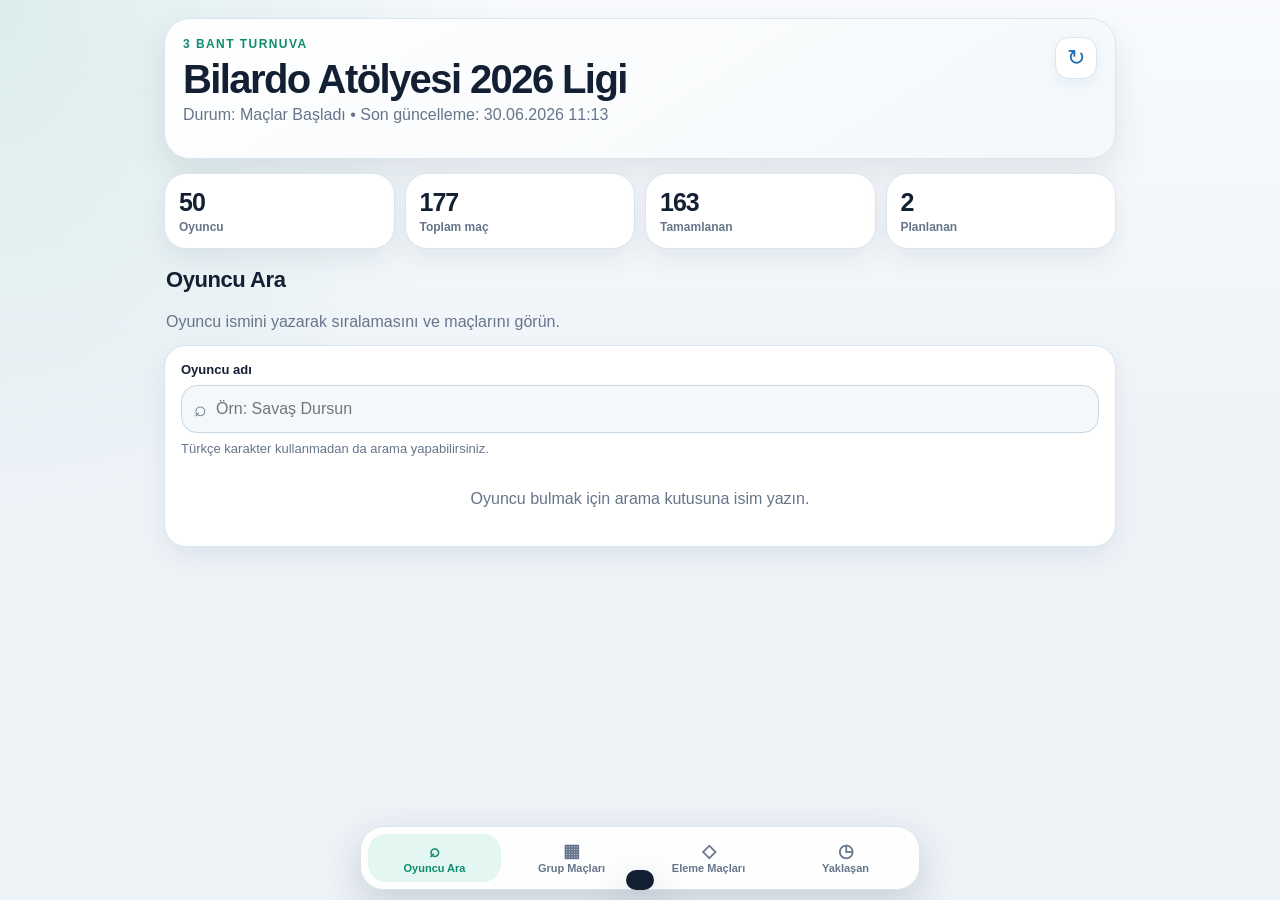
==== index.html @ 781d4fb2 "Turnuva sonuclari yayinlandi" ====
<!doctype html>
<html lang="tr">
<head>
  <meta charset="utf-8">
  <meta name="viewport" content="width=device-width, initial-scale=1, viewport-fit=cover">
  <meta name="theme-color" content="#f6f8fc">
  <meta name="description" content="Turnuva sonuçları, puan durumları ve maç fikstürü">
  <title>Turnuva Sonuçları</title>
  <link rel="manifest" href="manifest.webmanifest">
  <link rel="stylesheet" href="style.css">
</head>
<body>
  <div class="app-shell">
    <header class="app-header">
      <div class="top-line">
        <div>
          <p class="eyebrow">3 Bant Turnuva</p>
          <h1 id="tournamentTitle">Turnuva Sonuçları</h1>
        </div>
        <button id="refreshBtn" class="icon-btn" type="button" aria-label="Yenile">↻</button>
      </div>
      <p id="tournamentMeta" class="muted">Sonuçlar yükleniyor...</p>
    </header>

    <section id="summaryCards" class="summary-strip" aria-label="Turnuva özeti"></section>

    <main class="content-area">
      <section id="tab-arama" class="screen active" aria-label="Oyuncu arama">
        <div class="screen-title">
          <div>
            <h2>Oyuncu Ara</h2>
            <p>Oyuncu ismini yazarak sıralamasını ve maçlarını görün.</p>
          </div>
        </div>

        <article class="search-card">
          <label for="playerSearch">Oyuncu adı</label>
          <div class="search-input-wrap">
            <span>⌕</span>
            <input id="playerSearch" type="search" autocomplete="off" placeholder="Örn: Savaş Dursun">
          </div>
          <p class="hint">Türkçe karakter kullanmadan da arama yapabilirsiniz.</p>
          <div id="searchResults" class="search-results"></div>
        </article>
        <div id="playerDetail"></div>
      </section>

      <section id="tab-grup" class="screen" aria-label="Grup maçları">
        <div class="screen-title">
          <div>
            <h2>Grup Maçları</h2>
            <p>Puan durumu ve tamamlanan grup maçları.</p>
          </div>
        </div>

        <nav class="sub-tabs" aria-label="Grup içeriği">
          <button class="sub-tab active" data-group-subtab="puan" type="button">Puan Durumu</button>
          <button class="sub-tab" data-group-subtab="maclar" type="button">Tamamlanan Maçlar</button>
        </nav>

        <section id="groupPuanPanel" class="sub-panel active">
          <div class="filter-card standings-filter-card">
            <label for="standingsFilter">Puan durumu filtresi</label>
            <select id="standingsFilter" aria-label="Puan durumu filtresi">
              <option value="all">Tümünü Göster</option>
            </select>
          </div>
          <div id="groupStandings"></div>
        </section>

        <section id="groupMatchesPanel" class="sub-panel">
          <div class="filter-card">
            <label for="groupCompletedFilter">Grup filtresi</label>
            <select id="groupCompletedFilter" aria-label="Grup filtresi">
              <option value="all">Tüm gruplar</option>
            </select>
          </div>
          <div id="groupMatchList"></div>
        </section>
      </section>

      <section id="tab-eleme" class="screen" aria-label="Eleme maçları">
        <div class="screen-title action-title">
          <div>
            <h2>Eleme Maçları</h2>
            <p>Eleme fikstürü, sonuçlar ve üst tura çıkanlar.</p>
          </div>
          <button id="showChartBtn" class="primary-action" type="button">Chart Göster</button>
        </div>

        <div class="filter-grid elimination-filters">
          <div class="filter-card">
            <label for="eliminationStatusFilter">Maç filtresi</label>
            <select id="eliminationStatusFilter" aria-label="Eleme maç durumu filtresi">
              <option value="all">Tüm maçlar</option>
              <option value="waiting">Bekleyen maçlar</option>
              <option value="completed">Sonuçlanan maçlar</option>
            </select>
          </div>
          <div class="filter-card">
            <label for="eliminationRoundFilter">Tur filtresi</label>
            <select id="eliminationRoundFilter" aria-label="Eleme tur filtresi">
              <option value="all">Tüm turlar</option>
            </select>
          </div>
        </div>
        <div id="eliminationList"></div>
      </section>

      <section id="tab-yaklasan" class="screen" aria-label="Yaklaşan maçlar">
        <div class="screen-title">
          <div>
            <h2>Yaklaşan Maçlar</h2>
            <p id="upcomingSubtitle">Planlanmış maçlar tarih ve saat sırasına göre listelenir.</p>
          </div>
        </div>
        <div id="upcomingMatches"></div>
      </section>
    </main>
  </div>

  <nav class="bottom-nav" aria-label="Ana sekmeler">
    <button class="nav-item active" data-tab="arama" type="button">
      <span class="nav-icon">⌕</span>
      <span>Oyuncu Ara</span>
    </button>
    <button class="nav-item" data-tab="grup" type="button">
      <span class="nav-icon">▦</span>
      <span>Grup Maçları</span>
    </button>
    <button class="nav-item" data-tab="eleme" type="button">
      <span class="nav-icon">◇</span>
      <span>Eleme Maçları</span>
    </button>
    <button class="nav-item" data-tab="yaklasan" type="button">
      <span class="nav-icon">◷</span>
      <span>Yaklaşan</span>
    </button>
  </nav>


  <div id="chartOverlay" class="chart-overlay" aria-hidden="true">
    <div class="chart-modal" role="dialog" aria-modal="true" aria-labelledby="chartTitle">
      <div class="chart-toolbar">
        <div>
          <h2 id="chartTitle">Eleme Chartı</h2>
          <p id="chartSubtitle" class="muted">Güncel chart görünümü</p>
        </div>
        <div class="chart-actions" aria-label="Chart işlemleri">
          <button id="chartZoomOut" type="button">−</button>
          <button id="chartZoomIn" type="button">+</button>
          <button id="chartFit" type="button">Sığdır</button>
          <button id="chartFullscreen" type="button">Ekranı Kapla</button>
          <button id="chartRotate" type="button">Döndür</button>
          <button id="chartClose" class="danger-action" type="button">Kapat</button>
        </div>
      </div>
      <div id="chartViewport" class="chart-viewport">
        <div id="chartCanvas" class="chart-canvas"></div>
      </div>
    </div>
  </div>

  <div id="toast" class="toast" role="status" aria-live="polite"></div>
  <script src="data/turnuva.js"></script>
  <script src="app.js"></script>
</body>
</html>
---- style.css ----
:root {
  color-scheme: light;
  --bg: #eef3f8;
  --bg-soft: #f7fafc;
  --panel: #ffffff;
  --panel-2: #f4f8fb;
  --text: #132033;
  --muted: #66758a;
  --line: #dbe5ee;
  --line-strong: #c7d6e3;
  --accent: #0f8c6f;
  --accent-soft: #e3f6f1;
  --accent-2: #1f6fb2;
  --warn: #b7791f;
  --warn-soft: #fff3d6;
  --danger: #c24150;
  --danger-soft: #ffe6ea;
  --shadow: 0 14px 34px rgba(20, 39, 65, 0.10);
  --radius-lg: 22px;
  --radius-md: 16px;
}

* { box-sizing: border-box; }
html { min-height: 100%; }
body {
  margin: 0;
  min-height: 100vh;
  background:
    radial-gradient(circle at top left, rgba(15, 140, 111, .12), transparent 32rem),
    linear-gradient(180deg, #f9fbfd 0%, var(--bg) 28rem);
  color: var(--text);
  font-family: -apple-system, BlinkMacSystemFont, "Segoe UI", Roboto, Arial, sans-serif;
  -webkit-font-smoothing: antialiased;
}

button, input, select { font: inherit; }
button { cursor: pointer; }
h1, h2, h3, p { margin-top: 0; }
h1 { margin-bottom: 4px; font-size: clamp(25px, 8vw, 40px); letter-spacing: -0.04em; }
h2 { font-size: 22px; letter-spacing: -0.02em; }
h3 { font-size: 17px; }
.muted, .hint { color: var(--muted); }
.hint { margin: 8px 0 0; font-size: 13px; }

.app-shell {
  width: min(980px, 100%);
  margin: 0 auto;
  padding: max(18px, env(safe-area-inset-top)) 14px calc(96px + env(safe-area-inset-bottom));
}

.app-header {
  padding: 18px;
  border: 1px solid var(--line);
  border-radius: 26px;
  background: linear-gradient(145deg, rgba(255,255,255,.98), rgba(244,248,251,.94));
  box-shadow: var(--shadow);
}
.top-line { display: flex; justify-content: space-between; gap: 14px; align-items: flex-start; }
.eyebrow { margin: 0 0 6px; color: var(--accent); font-size: 12px; letter-spacing: .12em; text-transform: uppercase; font-weight: 800; }
.icon-btn {
  width: 42px; height: 42px; border: 1px solid var(--line); border-radius: 14px;
  color: var(--accent-2); background: #fff; box-shadow: 0 5px 16px rgba(31,111,178,.08);
  font-size: 22px; line-height: 1;
}

.summary-strip {
  display: grid;
  grid-template-columns: repeat(4, minmax(0, 1fr));
  gap: 10px;
  margin: 14px 0;
}
.stat-card, .card, .search-card, .table-card, .filter-card, .match-card {
  border: 1px solid var(--line);
  background: var(--panel);
  border-radius: var(--radius-lg);
  box-shadow: 0 10px 26px rgba(20,39,65,.07);
}
.stat-card { padding: 14px; }
.stat-value { font-size: 25px; font-weight: 900; letter-spacing: -0.04em; color: var(--text); }
.stat-label { color: var(--muted); font-size: 12px; margin-top: 3px; font-weight: 700; }

.content-area { display: block; }
.screen { display: none; }
.screen.active { display: block; animation: rise .18s ease; }
@keyframes rise { from { opacity: .65; transform: translateY(6px); } to { opacity: 1; transform: translateY(0); } }

.screen-title {
  display: flex;
  justify-content: space-between;
  gap: 12px;
  align-items: flex-start;
  margin: 18px 2px 12px;
}
.screen-title p { color: var(--muted); margin: 5px 0 0; line-height: 1.35; }
.action-title { align-items: center; }
.primary-action {
  border: 0;
  border-radius: 999px;
  padding: 11px 15px;
  background: var(--accent);
  color: #fff;
  font-weight: 800;
  box-shadow: 0 9px 22px rgba(15,140,111,.22);
  white-space: nowrap;
}

.sub-tabs {
  display: grid;
  grid-template-columns: repeat(2, minmax(0, 1fr));
  gap: 8px;
  padding: 5px;
  border: 1px solid var(--line);
  border-radius: 999px;
  background: #fff;
  margin-bottom: 12px;
}
.sub-tab {
  border: 0;
  border-radius: 999px;
  padding: 11px 10px;
  background: transparent;
  color: var(--muted);
  font-weight: 800;
}
.sub-tab.active { background: var(--accent-soft); color: var(--accent); }
.sub-panel { display: none; }
.sub-panel.active { display: block; }

.search-card, .card { padding: 16px; margin-bottom: 13px; }
.search-card label, .filter-card label { display: block; margin-bottom: 8px; color: var(--text); font-weight: 800; font-size: 13px; }
.search-input-wrap {
  display: flex; align-items: center; gap: 9px;
  padding: 0 12px;
  border: 1px solid var(--line-strong);
  border-radius: 16px;
  background: var(--panel-2);
}
.search-input-wrap span { color: var(--muted); font-size: 21px; }
input[type="search"] {
  width: 100%;
  padding: 14px 0;
  border: 0;
  background: transparent;
  color: var(--text);
  outline: none;
}
.search-results { display: grid; gap: 8px; margin-top: 12px; }
.result-btn {
  width: 100%;
  text-align: left;
  padding: 12px;
  border-radius: 16px;
  border: 1px solid var(--line);
  background: #fff;
  color: var(--text);
}
.result-btn strong { display: block; }
.result-btn span { display: block; color: var(--muted); font-size: 12px; margin-top: 3px; line-height: 1.35; }

.card-title { display: flex; justify-content: space-between; gap: 10px; align-items: flex-start; margin-bottom: 11px; }
.badge {
  display: inline-flex;
  align-items: center;
  gap: 5px;
  padding: 5px 9px;
  border-radius: 999px;
  background: var(--accent-soft);
  color: var(--accent);
  font-size: 12px;
  font-weight: 900;
  white-space: nowrap;
}
.badge.success { background: var(--accent-soft); color: var(--accent); }
.badge.warn { background: var(--warn-soft); color: var(--warn); }
.badge.muted { background: #edf2f7; color: var(--muted); }
.badge.danger { background: var(--danger-soft); color: var(--danger); }

.kv-grid { display: grid; grid-template-columns: repeat(2, minmax(0, 1fr)); gap: 8px; }
.kv { padding: 11px; border-radius: 16px; background: var(--panel-2); border: 1px solid #e9eff5; }
.kv span { display: block; color: var(--muted); font-size: 12px; }
.kv strong { display: block; margin-top: 3px; color: var(--text); }

.filter-grid { display: grid; grid-template-columns: repeat(2, minmax(0, 1fr)); gap: 10px; margin-bottom: 12px; }
.filter-card { padding: 12px; margin-bottom: 12px; }
select {
  width: 100%;
  padding: 11px 12px;
  max-width: 100%;
  border-radius: 14px;
  border: 1px solid var(--line-strong);
  color: var(--text);
  background: #fff;
  outline: none;
}

.table-card { overflow: hidden; margin-bottom: 14px; }
.table-head { padding: 14px 16px; border-bottom: 1px solid var(--line); display: flex; justify-content: space-between; gap: 10px; align-items: center; }
.table-scroll { overflow-x: auto; -webkit-overflow-scrolling: touch; }
table { width: 100%; border-collapse: separate; border-spacing: 0; min-width: 760px; }
.compact-table table { min-width: 540px; }
th, td { padding: 11px 10px; border-bottom: 1px solid var(--line); text-align: center; white-space: nowrap; }
th { color: var(--muted); font-size: 12px; font-weight: 900; background: #f8fbfd; }
td.name, th.name { text-align: left; position: sticky; left: 0; background: inherit; z-index: 1; box-shadow: 8px 0 10px -12px rgba(20,39,65,.4); }
tbody tr { background: #fff; }
tbody tr.promoted { background: #ecfff8; }
tbody tr.first { background: #ddf7ee; }
tr.promoted td, tr.first td { color: #0b5f4d; font-weight: 800; }
.hcp { color: var(--muted); font-weight: 700; }
.points-cell { font-weight: 900; color: var(--accent-2); }

.match-list { display: grid; gap: 10px; }
.match-card { padding: 13px; }
.match-main-row { display: flex; justify-content: space-between; gap: 11px; align-items: flex-start; }
.match-text { min-width: 0; flex: 1; }
.players { font-weight: 900; line-height: 1.35; color: var(--text); }
.match-meta { color: var(--muted); font-size: 12px; margin-top: 7px; display: flex; flex-wrap: wrap; gap: 7px; }
.match-meta span { padding: 3px 7px; border-radius: 999px; background: #f0f5f9; }
.winner { color: var(--accent); margin-top: 8px; font-weight: 900; }
.score-box {
  min-width: 86px;
  border-radius: 18px;
  background: linear-gradient(145deg, #e6f2ff, #f2f9ff);
  border: 1px solid #cfe3f7;
  padding: 10px;
  text-align: center;
  color: var(--accent-2);
}
.score-box span { display: block; font-size: 11px; font-weight: 900; text-transform: uppercase; letter-spacing: .08em; }
.score-box strong { display: block; font-size: 24px; line-height: 1.1; letter-spacing: -0.05em; }
.match-detail-line {
  margin-top: 10px;
  padding-top: 10px;
  border-top: 1px dashed var(--line-strong);
  color: var(--muted);
  font-size: 13px;
  line-height: 1.45;
}

.empty { padding: 22px; text-align: center; color: var(--muted); }
.small-empty { padding: 12px; }

.bottom-nav {
  position: fixed;
  left: 50%;
  bottom: calc(10px + env(safe-area-inset-bottom));
  transform: translateX(-50%);
  width: min(560px, calc(100% - 20px));
  display: grid;
  grid-template-columns: repeat(4, minmax(0, 1fr));
  gap: 4px;
  padding: 7px;
  border-radius: 24px;
  border: 1px solid var(--line);
  background: rgba(255,255,255,.92);
  backdrop-filter: blur(16px);
  box-shadow: 0 14px 40px rgba(20,39,65,.18);
  z-index: 30;
}
.nav-item {
  border: 0;
  border-radius: 18px;
  background: transparent;
  color: var(--muted);
  padding: 8px 4px;
  display: grid;
  justify-items: center;
  gap: 2px;
  font-weight: 800;
  font-size: 11px;
}
.nav-icon { font-size: 18px; line-height: 1; }
.nav-item.active { background: var(--accent-soft); color: var(--accent); }

.chart-overlay {
  position: fixed;
  inset: 0;
  display: none;
  align-items: center;
  justify-content: center;
  padding: 12px;
  background: rgba(4, 8, 12, .78);
  z-index: 80;
}
.chart-overlay.open { display: flex; }
.chart-overlay.fullscreen { padding: 0; }
.chart-modal {
  width: min(1280px, 100%);
  height: min(860px, calc(100vh - 24px));
  display: flex;
  flex-direction: column;
  border-radius: 24px;
  background: #07100f;
  border: 1px solid rgba(33, 168, 136, .30);
  box-shadow: 0 26px 72px rgba(0, 0, 0, .45);
  overflow: hidden;
}
.chart-overlay.fullscreen .chart-modal { width: 100%; height: 100%; border-radius: 0; }
.chart-toolbar {
  display: flex;
  justify-content: space-between;
  gap: 12px;
  align-items: flex-start;
  padding: 12px;
  border-bottom: 1px solid rgba(33, 168, 136, .25);
  background: #081413;
  color: #e8fff9;
}
.chart-toolbar h2 { margin-bottom: 2px; color: #e8fff9; }
.chart-toolbar .muted { color: #7ee6cd; }
.chart-actions { display: flex; gap: 6px; flex-wrap: wrap; justify-content: flex-end; }
.chart-actions button {
  border: 1px solid rgba(86, 212, 181, .35);
  border-radius: 999px;
  background: #0d201e;
  color: #dffff8;
  padding: 8px 10px;
  font-size: 13px;
  font-weight: 900;
}
.chart-actions .danger-action { background: rgba(255, 91, 112, .14); color: #ffb7c1; border-color: rgba(255, 91, 112, .45); }
.chart-viewport {
  flex: 1;
  position: relative;
  overflow: auto;
  background:
    radial-gradient(circle at 20% 20%, rgba(15, 99, 80, .20), transparent 34%),
    linear-gradient(90deg, rgba(25, 92, 75, .18) 1px, transparent 1px),
    linear-gradient(180deg, rgba(25, 92, 75, .18) 1px, transparent 1px),
    #020504;
  background-size: auto, 36px 36px, 36px 36px, auto;
  -webkit-overflow-scrolling: touch;
  cursor: grab;
  user-select: none;
  touch-action: none;
}
.chart-viewport.dragging {
  cursor: grabbing;
}
.chart-canvas {
  display: inline-block;
  min-width: max-content;
  min-height: max-content;
  padding: 18px;
  transform-origin: top left;
  transition: transform .18s ease;
}
.chart-board {
  --bracket-slot-height: 86px;
  position: relative;
  display: inline-block;
  min-width: max-content;
  min-height: calc(var(--slot-count) * var(--bracket-slot-height));
  padding: 22px 38px 22px 16px;
}
.chart-lines {
  position: absolute;
  inset: 0;
  z-index: 1;
  overflow: visible;
  pointer-events: none;
}
.chart-lines path {
  fill: none;
  stroke: rgba(40, 193, 153, .72);
  stroke-width: 2;
  vector-effect: non-scaling-stroke;
}
.chart-rounds {
  position: relative;
  z-index: 2;
  display: flex;
  align-items: stretch;
  gap: 76px;
  min-width: max-content;
}
.chart-round {
  width: 210px;
  flex: 0 0 210px;
  display: grid;
  position: relative;
}
.chart-round-title {
  position: absolute;
  left: 0;
  top: -22px;
  z-index: 3;
  padding: 4px 8px;
  border-radius: 999px;
  background: rgba(9, 49, 42, .95);
  color: #57e5c6;
  border: 1px solid rgba(59, 222, 181, .35);
  font-size: 11px;
  font-weight: 900;
  box-shadow: 0 8px 20px rgba(0, 0, 0, .20);
}
.chart-slot {
  display: flex;
  align-items: center;
  min-height: var(--bracket-slot-height);
}
.chart-match {
  width: 100%;
  border: 1px solid rgba(67, 148, 196, .70);
  border-radius: 5px;
  background: linear-gradient(180deg, #0e2132, #091724);
  padding: 5px;
  box-shadow: 0 10px 20px rgba(0, 0, 0, .22);
}
.chart-match.completed {
  border-color: rgba(69, 232, 187, .92);
  background: linear-gradient(180deg, #0a3d35, #072a25);
}
.chart-match.placeholder-match {
  border-color: rgba(50, 133, 112, .45);
  background: linear-gradient(180deg, #08241f, #061814);
  opacity: .92;
}
.chart-match-top {
  display: flex;
  justify-content: space-between;
  gap: 6px;
  align-items: center;
  font-size: 9px;
  color: #8adbc8;
  font-weight: 900;
  margin-bottom: 4px;
  letter-spacing: .01em;
}
.chart-match-top strong { color: #3df0c2; }
.chart-player {
  display: flex;
  justify-content: space-between;
  gap: 6px;
  align-items: center;
  padding: 4px 5px;
  border-radius: 3px;
  background: rgba(28, 47, 67, .88);
  color: #e8f4ff;
  font-weight: 800;
  font-size: 10px;
  line-height: 1.15;
  margin-top: 3px;
}
.chart-player span { min-width: 0; overflow: hidden; text-overflow: ellipsis; white-space: nowrap; }
.chart-player em { color: #8bb2c3; font-style: normal; font-weight: 700; }
.chart-player strong { color: #58ffd2; font-size: 12px; }
.chart-player.winner-player { background: rgba(43, 204, 162, .22); color: #d9fff6; outline: 1px solid rgba(86, 246, 207, .45); }
.chart-player.placeholder-player { color: #89b0a9; background: rgba(8, 29, 25, .78); font-weight: 700; }
.chart-overlay.rotated .chart-canvas { transform-origin: top left; }

.toast {
  position: fixed;
  left: 50%;
  bottom: calc(90px + env(safe-area-inset-bottom));
  transform: translateX(-50%) translateY(80px);
  background: #132033;
  color: #fff;
  border-radius: 999px;
  padding: 10px 14px;
  transition: transform .25s ease;
  box-shadow: 0 14px 40px rgba(20,39,65,.25);
  z-index: 100;
}
.toast.show { transform: translateX(-50%) translateY(0); }

@media (max-width: 760px) {
  .app-shell { padding-left: 10px; padding-right: 10px; }
  .summary-strip { grid-template-columns: repeat(2, minmax(0, 1fr)); }
  .screen-title { flex-direction: column; }
  .action-title { align-items: stretch; }
  .primary-action { width: 100%; }
  .filter-grid { grid-template-columns: 1fr; }
  .kv-grid { grid-template-columns: 1fr; }
  .card-title { flex-direction: column; }
  .match-main-row { align-items: stretch; }
  .score-box { min-width: 82px; }
  .chart-toolbar { flex-direction: column; }
  .chart-actions { justify-content: flex-start; }
  .chart-modal { height: calc(100vh - 18px); }
  .chart-round { width: 235px; flex-basis: 235px; }
  .bottom-nav { width: calc(100% - 14px); }
}

@media (max-width: 430px) {
  .match-main-row { flex-direction: column; }
  .score-box { width: 100%; }
  .nav-item { font-size: 10px; }
  table { min-width: 720px; }
}
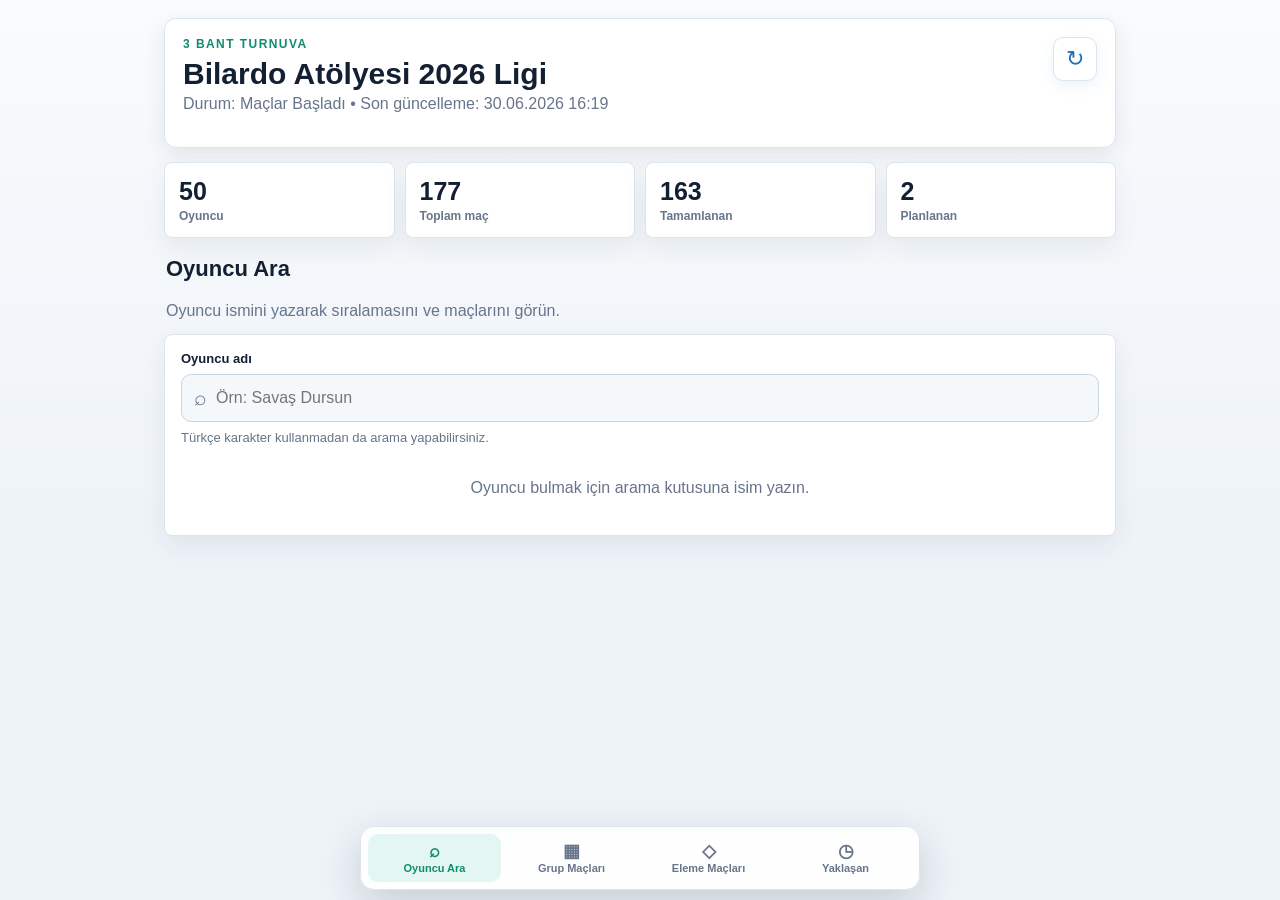
==== commit aa3b62d6: "grafik duzeltmesi yapildi" ====
--- a/index.html
+++ b/index.html
@@ -4,6 +4,8 @@
   <meta charset="utf-8">
   <meta name="viewport" content="width=device-width, initial-scale=1, viewport-fit=cover">
   <meta name="theme-color" content="#f6f8fc">
+  <meta name="apple-mobile-web-app-capable" content="yes">
+  <meta name="apple-mobile-web-app-status-bar-style" content="default">
   <meta name="description" content="Turnuva sonuçları, puan durumları ve maç fikstürü">
   <title>Turnuva Sonuçları</title>
   <link rel="manifest" href="manifest.webmanifest">
@@ -152,7 +154,7 @@
           <button id="chartFit" type="button">Sığdır</button>
           <button id="chartFullscreen" type="button">Ekranı Kapla</button>
           <button id="chartRotate" type="button">Döndür</button>
-          <button id="chartClose" class="danger-action" type="button">Kapat</button>
+          <button id="chartClose" class="danger-action" type="button" aria-label="Chartı kapat">X</button>
         </div>
       </div>
       <div id="chartViewport" class="chart-viewport">
--- a/style.css
+++ b/style.css
@@ -15,9 +15,9 @@
   --warn-soft: #fff3d6;
   --danger: #c24150;
   --danger-soft: #ffe6ea;
-  --shadow: 0 14px 34px rgba(20, 39, 65, 0.10);
-  --radius-lg: 22px;
-  --radius-md: 16px;
+  --shadow: 0 8px 22px rgba(20, 39, 65, 0.09);
+  --radius-lg: 8px;
+  --radius-md: 8px;
 }
 
 * { box-sizing: border-box; }
@@ -25,9 +25,7 @@
 body {
   margin: 0;
   min-height: 100vh;
-  background:
-    radial-gradient(circle at top left, rgba(15, 140, 111, .12), transparent 32rem),
-    linear-gradient(180deg, #f9fbfd 0%, var(--bg) 28rem);
+  background: linear-gradient(180deg, #f9fbfd 0%, var(--bg) 34rem);
   color: var(--text);
   font-family: -apple-system, BlinkMacSystemFont, "Segoe UI", Roboto, Arial, sans-serif;
   -webkit-font-smoothing: antialiased;
@@ -36,8 +34,8 @@
 button, input, select { font: inherit; }
 button { cursor: pointer; }
 h1, h2, h3, p { margin-top: 0; }
-h1 { margin-bottom: 4px; font-size: clamp(25px, 8vw, 40px); letter-spacing: -0.04em; }
-h2 { font-size: 22px; letter-spacing: -0.02em; }
+h1 { margin-bottom: 4px; font-size: 30px; letter-spacing: 0; }
+h2 { font-size: 22px; letter-spacing: 0; }
 h3 { font-size: 17px; }
 .muted, .hint { color: var(--muted); }
 .hint { margin: 8px 0 0; font-size: 13px; }
@@ -51,14 +49,14 @@
 .app-header {
   padding: 18px;
   border: 1px solid var(--line);
-  border-radius: 26px;
-  background: linear-gradient(145deg, rgba(255,255,255,.98), rgba(244,248,251,.94));
+  border-radius: 12px;
+  background: rgba(255,255,255,.98);
   box-shadow: var(--shadow);
 }
 .top-line { display: flex; justify-content: space-between; gap: 14px; align-items: flex-start; }
 .eyebrow { margin: 0 0 6px; color: var(--accent); font-size: 12px; letter-spacing: .12em; text-transform: uppercase; font-weight: 800; }
 .icon-btn {
-  width: 42px; height: 42px; border: 1px solid var(--line); border-radius: 14px;
+  width: 44px; height: 44px; border: 1px solid var(--line); border-radius: 10px;
   color: var(--accent-2); background: #fff; box-shadow: 0 5px 16px rgba(31,111,178,.08);
   font-size: 22px; line-height: 1;
 }
@@ -76,7 +74,7 @@
   box-shadow: 0 10px 26px rgba(20,39,65,.07);
 }
 .stat-card { padding: 14px; }
-.stat-value { font-size: 25px; font-weight: 900; letter-spacing: -0.04em; color: var(--text); }
+.stat-value { font-size: 25px; font-weight: 900; letter-spacing: 0; color: var(--text); }
 .stat-label { color: var(--muted); font-size: 12px; margin-top: 3px; font-weight: 700; }
 
 .content-area { display: block; }
@@ -95,7 +93,7 @@
 .action-title { align-items: center; }
 .primary-action {
   border: 0;
-  border-radius: 999px;
+  border-radius: 10px;
   padding: 11px 15px;
   background: var(--accent);
   color: #fff;
@@ -110,13 +108,13 @@
   gap: 8px;
   padding: 5px;
   border: 1px solid var(--line);
-  border-radius: 999px;
+  border-radius: 12px;
   background: #fff;
   margin-bottom: 12px;
 }
 .sub-tab {
   border: 0;
-  border-radius: 999px;
+  border-radius: 8px;
   padding: 11px 10px;
   background: transparent;
   color: var(--muted);
@@ -132,7 +130,7 @@
   display: flex; align-items: center; gap: 9px;
   padding: 0 12px;
   border: 1px solid var(--line-strong);
-  border-radius: 16px;
+  border-radius: 10px;
   background: var(--panel-2);
 }
 .search-input-wrap span { color: var(--muted); font-size: 21px; }
@@ -149,7 +147,7 @@
   width: 100%;
   text-align: left;
   padding: 12px;
-  border-radius: 16px;
+  border-radius: 8px;
   border: 1px solid var(--line);
   background: #fff;
   color: var(--text);
@@ -163,7 +161,7 @@
   align-items: center;
   gap: 5px;
   padding: 5px 9px;
-  border-radius: 999px;
+  border-radius: 8px;
   background: var(--accent-soft);
   color: var(--accent);
   font-size: 12px;
@@ -176,7 +174,7 @@
 .badge.danger { background: var(--danger-soft); color: var(--danger); }
 
 .kv-grid { display: grid; grid-template-columns: repeat(2, minmax(0, 1fr)); gap: 8px; }
-.kv { padding: 11px; border-radius: 16px; background: var(--panel-2); border: 1px solid #e9eff5; }
+.kv { padding: 11px; border-radius: 8px; background: var(--panel-2); border: 1px solid #e9eff5; }
 .kv span { display: block; color: var(--muted); font-size: 12px; }
 .kv strong { display: block; margin-top: 3px; color: var(--text); }
 
@@ -186,7 +184,7 @@
   width: 100%;
   padding: 11px 12px;
   max-width: 100%;
-  border-radius: 14px;
+  border-radius: 8px;
   border: 1px solid var(--line-strong);
   color: var(--text);
   background: #fff;
@@ -208,17 +206,166 @@
 .hcp { color: var(--muted); font-weight: 700; }
 .points-cell { font-weight: 900; color: var(--accent-2); }
 
+.standings-mobile-list,
+.mobile-data-list {
+  display: none;
+}
+
+.standing-mobile-card,
+.mobile-data-card {
+  border: 1px solid var(--line);
+  border-radius: 8px;
+  background: #fff;
+}
+
+.standing-mobile-card {
+  padding: 10px;
+}
+
+.standing-mobile-card.promoted {
+  border-color: #9bdcc9;
+  background: #f0fbf7;
+}
+
+.standing-mobile-card.first {
+  border-color: #5fc9aa;
+  background: #e7f8f2;
+}
+
+.standing-mobile-top {
+  display: grid;
+  grid-template-columns: 34px minmax(0, 1fr) auto;
+  gap: 9px;
+  align-items: center;
+}
+
+.standing-rank {
+  width: 34px;
+  height: 34px;
+  display: grid;
+  place-items: center;
+  border-radius: 8px;
+  background: #eef5fb;
+  color: var(--accent-2);
+  font-weight: 900;
+}
+
+.standing-mobile-card.first .standing-rank,
+.standing-mobile-card.promoted .standing-rank {
+  background: var(--accent);
+  color: #fff;
+}
+
+.standing-player {
+  min-width: 0;
+}
+
+.standing-player strong {
+  display: block;
+  overflow-wrap: anywhere;
+  line-height: 1.22;
+}
+
+.standing-player span {
+  display: block;
+  margin-top: 3px;
+  color: var(--muted);
+  font-size: 12px;
+}
+
+.standing-player em {
+  margin-left: 4px;
+  color: var(--muted);
+  font-style: normal;
+  font-weight: 800;
+}
+
+.standing-points {
+  min-width: 58px;
+  text-align: right;
+}
+
+.standing-points span {
+  display: block;
+  color: var(--muted);
+  font-size: 11px;
+  font-weight: 800;
+}
+
+.standing-points strong {
+  display: block;
+  color: var(--accent-2);
+  font-size: 22px;
+  line-height: 1.05;
+}
+
+.standing-stats {
+  display: grid;
+  grid-template-columns: repeat(4, minmax(0, 1fr));
+  gap: 6px;
+  margin-top: 10px;
+}
+
+.standing-stats div,
+.mobile-data-field,
+.mobile-data-main {
+  border: 1px solid #e6edf4;
+  border-radius: 8px;
+  background: var(--panel-2);
+  padding: 8px;
+}
+
+.standing-stats span,
+.mobile-data-field span,
+.mobile-data-main span {
+  display: block;
+  color: var(--muted);
+  font-size: 11px;
+  font-weight: 800;
+}
+
+.standing-stats strong,
+.mobile-data-field strong,
+.mobile-data-main strong {
+  display: block;
+  margin-top: 3px;
+  color: var(--text);
+  font-size: 13px;
+}
+
+.mobile-data-list {
+  gap: 8px;
+  padding: 10px;
+}
+
+.standings-mobile-list {
+  gap: 8px;
+  padding: 10px;
+}
+
+.mobile-data-card {
+  display: grid;
+  grid-template-columns: repeat(2, minmax(0, 1fr));
+  gap: 7px;
+  padding: 8px;
+}
+
+.mobile-data-main {
+  grid-column: 1 / -1;
+  background: #fff;
+}
+
 .match-list { display: grid; gap: 10px; }
 .match-card { padding: 13px; }
 .match-main-row { display: flex; justify-content: space-between; gap: 11px; align-items: flex-start; }
 .match-text { min-width: 0; flex: 1; }
 .players { font-weight: 900; line-height: 1.35; color: var(--text); }
 .match-meta { color: var(--muted); font-size: 12px; margin-top: 7px; display: flex; flex-wrap: wrap; gap: 7px; }
-.match-meta span { padding: 3px 7px; border-radius: 999px; background: #f0f5f9; }
+.match-meta span { padding: 3px 7px; border-radius: 6px; background: #f0f5f9; }
 .winner { color: var(--accent); margin-top: 8px; font-weight: 900; }
 .score-box {
   min-width: 86px;
-  border-radius: 18px;
+  border-radius: 8px;
   background: linear-gradient(145deg, #e6f2ff, #f2f9ff);
   border: 1px solid #cfe3f7;
   padding: 10px;
@@ -226,7 +373,7 @@
   color: var(--accent-2);
 }
 .score-box span { display: block; font-size: 11px; font-weight: 900; text-transform: uppercase; letter-spacing: .08em; }
-.score-box strong { display: block; font-size: 24px; line-height: 1.1; letter-spacing: -0.05em; }
+.score-box strong { display: block; font-size: 24px; line-height: 1.1; letter-spacing: 0; }
 .match-detail-line {
   margin-top: 10px;
   padding-top: 10px;
@@ -249,7 +396,7 @@
   grid-template-columns: repeat(4, minmax(0, 1fr));
   gap: 4px;
   padding: 7px;
-  border-radius: 24px;
+  border-radius: 14px;
   border: 1px solid var(--line);
   background: rgba(255,255,255,.92);
   backdrop-filter: blur(16px);
@@ -258,7 +405,7 @@
 }
 .nav-item {
   border: 0;
-  border-radius: 18px;
+  border-radius: 10px;
   background: transparent;
   color: var(--muted);
   padding: 8px 4px;
@@ -270,6 +417,14 @@
 }
 .nav-icon { font-size: 18px; line-height: 1; }
 .nav-item.active { background: var(--accent-soft); color: var(--accent); }
+
+body.chart-open {
+  overflow: hidden;
+}
+
+body.chart-open .bottom-nav {
+  display: none;
+}
 
 .chart-overlay {
   position: fixed;
@@ -277,57 +432,72 @@
   display: none;
   align-items: center;
   justify-content: center;
-  padding: 12px;
-  background: rgba(4, 8, 12, .78);
-  z-index: 80;
+  padding: 0;
+  background: #020504;
+  z-index: 200;
 }
 .chart-overlay.open { display: flex; }
 .chart-overlay.fullscreen { padding: 0; }
 .chart-modal {
-  width: min(1280px, 100%);
-  height: min(860px, calc(100vh - 24px));
+  width: 100%;
+  height: 100%;
   display: flex;
   flex-direction: column;
-  border-radius: 24px;
+  border-radius: 0;
   background: #07100f;
-  border: 1px solid rgba(33, 168, 136, .30);
-  box-shadow: 0 26px 72px rgba(0, 0, 0, .45);
+  border: 0;
+  box-shadow: none;
   overflow: hidden;
 }
 .chart-overlay.fullscreen .chart-modal { width: 100%; height: 100%; border-radius: 0; }
 .chart-toolbar {
-  display: flex;
-  justify-content: space-between;
-  gap: 12px;
-  align-items: flex-start;
-  padding: 12px;
-  border-bottom: 1px solid rgba(33, 168, 136, .25);
-  background: #081413;
-  color: #e8fff9;
-}
-.chart-toolbar h2 { margin-bottom: 2px; color: #e8fff9; }
-.chart-toolbar .muted { color: #7ee6cd; }
-.chart-actions { display: flex; gap: 6px; flex-wrap: wrap; justify-content: flex-end; }
+  position: absolute;
+  top: max(10px, env(safe-area-inset-top));
+  right: max(10px, env(safe-area-inset-right));
+  z-index: 8;
+  padding: 0;
+  border: 0;
+  background: transparent;
+}
+.chart-toolbar > div:first-child {
+  display: none;
+}
+.chart-actions { display: block; }
 .chart-actions button {
   border: 1px solid rgba(86, 212, 181, .35);
-  border-radius: 999px;
+  border-radius: 8px;
   background: #0d201e;
   color: #dffff8;
+  min-height: 38px;
   padding: 8px 10px;
   font-size: 13px;
   font-weight: 900;
 }
-.chart-actions .danger-action { background: rgba(255, 91, 112, .14); color: #ffb7c1; border-color: rgba(255, 91, 112, .45); }
+.chart-actions button:not(#chartClose) {
+  display: none;
+}
+.chart-actions .danger-action {
+  width: 44px;
+  height: 44px;
+  min-height: 44px;
+  padding: 0;
+  border-radius: 50%;
+  background: rgba(8, 20, 19, .82);
+  color: #f5fffc;
+  border-color: rgba(179, 226, 214, .48);
+  box-shadow: 0 10px 28px rgba(0, 0, 0, .36);
+  font-size: 20px;
+  line-height: 1;
+}
 .chart-viewport {
   flex: 1;
   position: relative;
   overflow: auto;
   background:
-    radial-gradient(circle at 20% 20%, rgba(15, 99, 80, .20), transparent 34%),
     linear-gradient(90deg, rgba(25, 92, 75, .18) 1px, transparent 1px),
     linear-gradient(180deg, rgba(25, 92, 75, .18) 1px, transparent 1px),
     #020504;
-  background-size: auto, 36px 36px, 36px 36px, auto;
+  background-size: 36px 36px, 36px 36px, auto;
   -webkit-overflow-scrolling: touch;
   cursor: grab;
   user-select: none;
@@ -335,6 +505,9 @@
 }
 .chart-viewport.dragging {
   cursor: grabbing;
+}
+.chart-viewport.interacting .chart-canvas {
+  transition: none;
 }
 .chart-canvas {
   display: inline-block;
@@ -385,7 +558,7 @@
   top: -22px;
   z-index: 3;
   padding: 4px 8px;
-  border-radius: 999px;
+  border-radius: 6px;
   background: rgba(9, 49, 42, .95);
   color: #57e5c6;
   border: 1px solid rgba(59, 222, 181, .35);
@@ -453,18 +626,27 @@
   left: 50%;
   bottom: calc(90px + env(safe-area-inset-bottom));
   transform: translateX(-50%) translateY(80px);
+  visibility: hidden;
+  opacity: 0;
   background: #132033;
   color: #fff;
-  border-radius: 999px;
+  border-radius: 8px;
   padding: 10px 14px;
-  transition: transform .25s ease;
+  pointer-events: none;
+  transition: transform .25s ease, opacity .18s ease, visibility .18s ease;
   box-shadow: 0 14px 40px rgba(20,39,65,.25);
   z-index: 100;
 }
-.toast.show { transform: translateX(-50%) translateY(0); }
-
-@media (max-width: 760px) {
+.toast.show {
+  transform: translateX(-50%) translateY(0);
+  visibility: visible;
+  opacity: 1;
+}
+
+@media (max-width: 760px), (hover: none) and (pointer: coarse) {
   .app-shell { padding-left: 10px; padding-right: 10px; }
+  h1 { font-size: 25px; }
+  h2 { font-size: 20px; }
   .summary-strip { grid-template-columns: repeat(2, minmax(0, 1fr)); }
   .screen-title { flex-direction: column; }
   .action-title { align-items: stretch; }
@@ -472,11 +654,18 @@
   .filter-grid { grid-template-columns: 1fr; }
   .kv-grid { grid-template-columns: 1fr; }
   .card-title { flex-direction: column; }
+  .table-head { padding: 12px; }
+  .standings-card .table-scroll,
+  .compact-table .table-scroll {
+    display: none;
+  }
+  .standings-mobile-list,
+  .mobile-data-list {
+    display: grid;
+  }
   .match-main-row { align-items: stretch; }
   .score-box { min-width: 82px; }
-  .chart-toolbar { flex-direction: column; }
-  .chart-actions { justify-content: flex-start; }
-  .chart-modal { height: calc(100vh - 18px); }
+  .chart-modal { height: 100%; }
   .chart-round { width: 235px; flex-basis: 235px; }
   .bottom-nav { width: calc(100% - 14px); }
 }
@@ -485,5 +674,7 @@
   .match-main-row { flex-direction: column; }
   .score-box { width: 100%; }
   .nav-item { font-size: 10px; }
+  .standing-stats { grid-template-columns: repeat(2, minmax(0, 1fr)); }
+  .mobile-data-card { grid-template-columns: 1fr; }
   table { min-width: 720px; }
 }
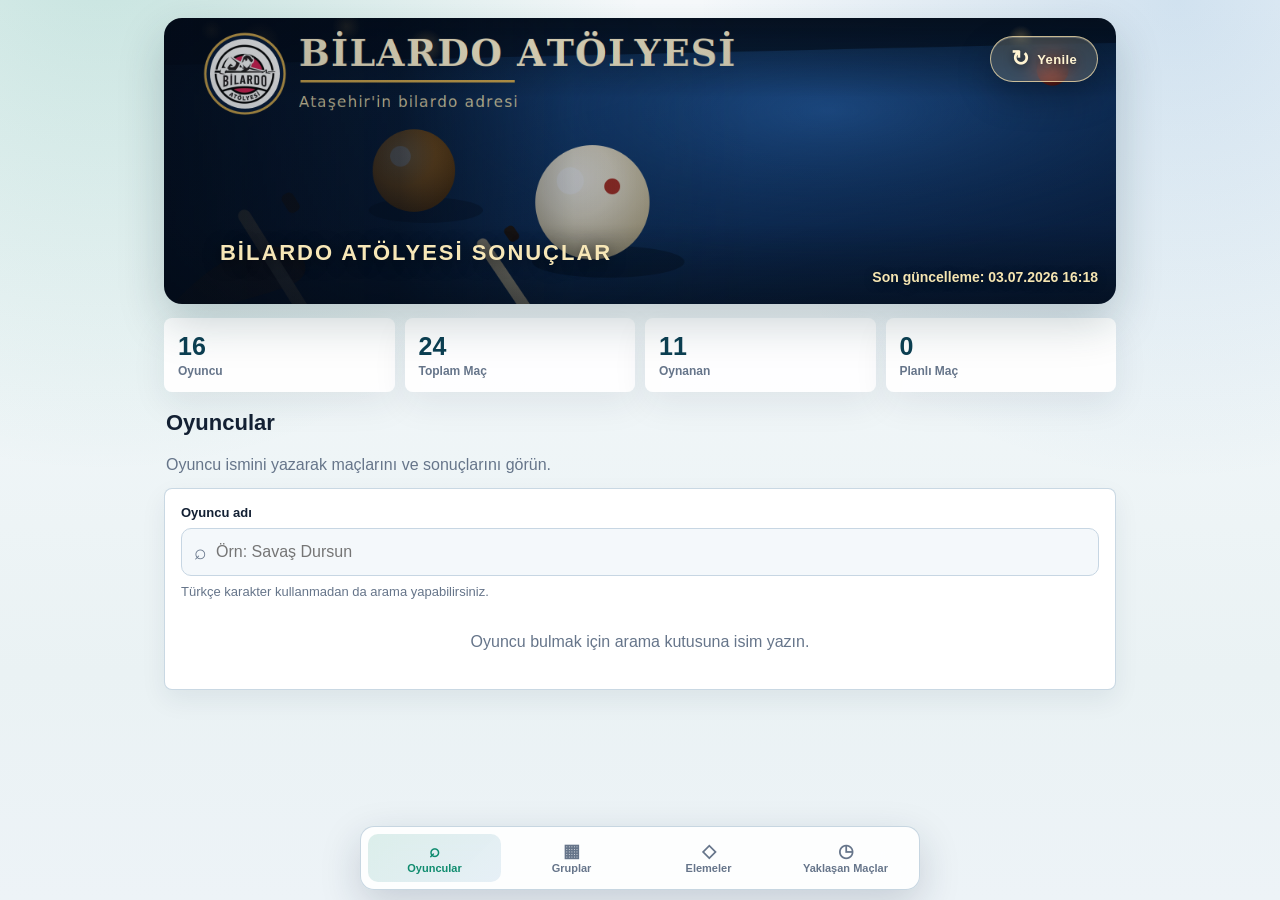
==== commit 37497691: "Turnuva sonuclari guncelendi" ====
--- a/index.html
+++ b/index.html
@@ -3,35 +3,42 @@
 <head>
   <meta charset="utf-8">
   <meta name="viewport" content="width=device-width, initial-scale=1, viewport-fit=cover">
-  <meta name="theme-color" content="#f6f8fc">
+  <meta name="theme-color" content="#07192a">
   <meta name="apple-mobile-web-app-capable" content="yes">
   <meta name="apple-mobile-web-app-status-bar-style" content="default">
-  <meta name="description" content="Turnuva sonuçları, puan durumları ve maç fikstürü">
-  <title>Turnuva Sonuçları</title>
-  <link rel="manifest" href="manifest.webmanifest">
-  <link rel="stylesheet" href="style.css">
+  <meta name="description" content="Bilardo Atölyesi 3 Bant turnuva canlı sonuçları, grup puanları, maç fikstürü ve eleme chartı">
+  <title>Bilardo Atölyesi Sonuçlar</title>
+  <link rel="manifest" href="manifest.webmanifest?v=20260703161817">
+  <link rel="icon" href="favicon.ico?v=20260703161817" sizes="any">
+  <link rel="icon" type="image/png" href="assets/favicon.png?v=20260703161817">
+  <link rel="apple-touch-icon" href="assets/apple-touch-icon.png?v=20260703161817">
+  <link rel="preload" as="image" href="assets/bilardo-atolyesi-header-blue.png?v=20260703161817">
+  <link rel="stylesheet" href="style.css?v=20260703161817">
 </head>
 <body>
   <div class="app-shell">
-    <header class="app-header">
-      <div class="top-line">
-        <div>
-          <p class="eyebrow">3 Bant Turnuva</p>
-          <h1 id="tournamentTitle">Turnuva Sonuçları</h1>
-        </div>
-        <button id="refreshBtn" class="icon-btn" type="button" aria-label="Yenile">↻</button>
+    <header class="app-header hero-header" aria-label="Bilardo Atölyesi sonuçlar üst alanı">
+      <div class="hero-topbar">
+        <div class="hero-spacer" aria-hidden="true"></div>
+        <button id="refreshBtn" class="icon-btn hero-refresh-btn" type="button" aria-label="Yenile"><span class="refresh-symbol" aria-hidden="true">↻</span><span class="refresh-label">Yenile</span></button>
       </div>
-      <p id="tournamentMeta" class="muted">Sonuçlar yükleniyor...</p>
+
+      <div class="hero-live-title" aria-hidden="true">Bilardo Atölyesi Sonuçlar</div>
+
+      <div class="hero-footer-text" aria-label="Son güncelleme bilgisi">
+        <span id="tournamentTitle" class="sr-only">Turnuva Sonuçları</span>
+        <p id="tournamentMeta" class="hero-update-text">Son güncelleme yükleniyor...</p>
+      </div>
     </header>
 
     <section id="summaryCards" class="summary-strip" aria-label="Turnuva özeti"></section>
 
     <main class="content-area">
-      <section id="tab-arama" class="screen active" aria-label="Oyuncu arama">
+      <section id="tab-arama" class="screen active" aria-label="Oyuncular">
         <div class="screen-title">
           <div>
-            <h2>Oyuncu Ara</h2>
-            <p>Oyuncu ismini yazarak sıralamasını ve maçlarını görün.</p>
+            <h2>Oyuncular</h2>
+            <p>Oyuncu ismini yazarak maçlarını ve sonuçlarını görün.</p>
           </div>
         </div>
 
@@ -50,21 +57,25 @@
       <section id="tab-grup" class="screen" aria-label="Grup maçları">
         <div class="screen-title">
           <div>
-            <h2>Grup Maçları</h2>
-            <p>Puan durumu ve tamamlanan grup maçları.</p>
+            <h2>Gruplar</h2>
+            <p>1. Tur, 2. Tur, Final ve Klasman grupları ayrı ayrı yayınlanır.</p>
           </div>
         </div>
 
-        <nav class="sub-tabs" aria-label="Grup içeriği">
-          <button class="sub-tab active" data-group-subtab="puan" type="button">Puan Durumu</button>
-          <button class="sub-tab" data-group-subtab="maclar" type="button">Tamamlanan Maçlar</button>
+        <nav id="groupRoundTabs" class="round-tabs" aria-label="Grup turları"></nav>
+        <div id="groupRoundSummary"></div>
+
+        <nav class="sub-tabs group-content-tabs" aria-label="Grup içeriği">
+          <button class="sub-tab active" data-group-subtab="puan" type="button">Grup Puanları</button>
+          <button class="sub-tab" data-group-subtab="maclar" type="button">Maç Sonuçları</button>
+          <button class="sub-tab" data-group-subtab="cikanlar" type="button">Tur Sonucu</button>
         </nav>
 
         <section id="groupPuanPanel" class="sub-panel active">
           <div class="filter-card standings-filter-card">
-            <label for="standingsFilter">Puan durumu filtresi</label>
-            <select id="standingsFilter" aria-label="Puan durumu filtresi">
-              <option value="all">Tümünü Göster</option>
+            <label for="standingsFilter">Grup puan durumu filtresi</label>
+            <select id="standingsFilter" aria-label="Grup puan durumu filtresi">
+              <option value="all">Tüm gruplar</option>
             </select>
           </div>
           <div id="groupStandings"></div>
@@ -72,23 +83,36 @@
 
         <section id="groupMatchesPanel" class="sub-panel">
           <div class="filter-card">
-            <label for="groupCompletedFilter">Grup filtresi</label>
+            <label for="groupCompletedFilter">Maç sonuçları filtresi</label>
             <select id="groupCompletedFilter" aria-label="Grup filtresi">
               <option value="all">Tüm gruplar</option>
             </select>
           </div>
           <div id="groupMatchList"></div>
         </section>
+
+        <section id="groupPromotedPanel" class="sub-panel">
+          <div class="filter-card turn-result-filter-card">
+            <label for="turnResultRoundFilter">Tur sonucu filtresi</label>
+            <select id="turnResultRoundFilter" aria-label="Tur sonucu filtresi">
+              <option value="">Aktif tur</option>
+            </select>
+            <div id="turnResultFilterHint" class="turn-result-filter-hint"></div>
+          </div>
+          <div id="groupPromotedList"></div>
+        </section>
       </section>
 
-      <section id="tab-eleme" class="screen" aria-label="Eleme maçları">
+      <section id="tab-eleme" class="screen" aria-label="Elemeler">
         <div class="screen-title action-title">
           <div>
-            <h2>Eleme Maçları</h2>
-            <p>Eleme fikstürü, sonuçlar ve üst tura çıkanlar.</p>
+            <h2>Elemeler</h2>
+            <p>Eleme fikstürü, maç sonuçları ve chart akışı.</p>
           </div>
           <button id="showChartBtn" class="primary-action" type="button">Chart Göster</button>
         </div>
+
+        <div id="eliminationSummary"></div>
 
         <div class="filter-grid elimination-filters">
           <div class="filter-card">
@@ -113,7 +137,7 @@
         <div class="screen-title">
           <div>
             <h2>Yaklaşan Maçlar</h2>
-            <p id="upcomingSubtitle">Planlanmış maçlar tarih ve saat sırasına göre listelenir.</p>
+            <p id="upcomingSubtitle">Bugün ve yarın için planlanan, sonucu bekleyen maçlar listelenir.</p>
           </div>
         </div>
         <div id="upcomingMatches"></div>
@@ -124,19 +148,19 @@
   <nav class="bottom-nav" aria-label="Ana sekmeler">
     <button class="nav-item active" data-tab="arama" type="button">
       <span class="nav-icon">⌕</span>
-      <span>Oyuncu Ara</span>
+      <span>Oyuncular</span>
     </button>
     <button class="nav-item" data-tab="grup" type="button">
       <span class="nav-icon">▦</span>
-      <span>Grup Maçları</span>
+      <span>Gruplar</span>
     </button>
     <button class="nav-item" data-tab="eleme" type="button">
       <span class="nav-icon">◇</span>
-      <span>Eleme Maçları</span>
+      <span>Elemeler</span>
     </button>
     <button class="nav-item" data-tab="yaklasan" type="button">
       <span class="nav-icon">◷</span>
-      <span>Yaklaşan</span>
+      <span>Yaklaşan Maçlar</span>
     </button>
   </nav>
 
@@ -164,7 +188,7 @@
   </div>
 
   <div id="toast" class="toast" role="status" aria-live="polite"></div>
-  <script src="data/turnuva.js"></script>
-  <script src="app.js"></script>
+  <script src="data/turnuva.js?v=20260703161817"></script>
+  <script src="app.js?v=20260703161817"></script>
 </body>
 </html>
--- a/style.css
+++ b/style.css
@@ -477,16 +477,17 @@
   display: none;
 }
 .chart-actions .danger-action {
-  width: 44px;
-  height: 44px;
-  min-height: 44px;
+  width: 34px;
+  height: 34px;
+  min-width: 34px;
+  min-height: 34px;
   padding: 0;
-  border-radius: 50%;
-  background: rgba(8, 20, 19, .82);
+  border-radius: 8px;
+  background: rgba(8, 20, 19, .72);
   color: #f5fffc;
-  border-color: rgba(179, 226, 214, .48);
-  box-shadow: 0 10px 28px rgba(0, 0, 0, .36);
-  font-size: 20px;
+  border-color: rgba(179, 226, 214, .36);
+  box-shadow: 0 8px 18px rgba(0, 0, 0, .28);
+  font-size: 15px;
   line-height: 1;
 }
 .chart-viewport {
@@ -678,3 +679,939 @@
   .mobile-data-card { grid-template-columns: 1fr; }
   table { min-width: 720px; }
 }
+
+/* Modern canlı sonuç görünümü */
+body {
+  background:
+    radial-gradient(circle at 8% -8%, rgba(15, 140, 111, .22), transparent 34rem),
+    radial-gradient(circle at 92% 0%, rgba(31, 111, 178, .18), transparent 30rem),
+    linear-gradient(180deg, #f8fbfd 0%, #eaf2f4 42rem, #edf3f7 100%);
+}
+
+.app-header {
+  position: relative;
+  overflow: hidden;
+  border: 0;
+  color: #f7fffc;
+  background:
+    linear-gradient(135deg, rgba(9, 38, 35, .98), rgba(9, 111, 87, .94) 52%, rgba(20, 76, 112, .95));
+  box-shadow: 0 18px 46px rgba(12, 52, 60, .22);
+}
+
+.app-header::after {
+  content: "";
+  position: absolute;
+  right: -58px;
+  top: -72px;
+  width: 210px;
+  height: 210px;
+  border-radius: 50%;
+  border: 34px solid rgba(255, 255, 255, .08);
+  pointer-events: none;
+}
+
+.app-header h1,
+.app-header .eyebrow,
+.app-header .muted {
+  position: relative;
+  z-index: 1;
+}
+
+.app-header .eyebrow { color: #8ff4d6; }
+.app-header .muted { color: rgba(241, 255, 251, .82); }
+.app-header .icon-btn {
+  position: relative;
+  z-index: 1;
+  border-color: rgba(255,255,255,.28);
+  color: #eafff9;
+  background: rgba(255,255,255,.13);
+  box-shadow: none;
+  backdrop-filter: blur(12px);
+}
+
+.stat-card {
+  border: 0;
+  background: rgba(255,255,255,.94);
+  box-shadow: 0 12px 34px rgba(20,39,65,.08);
+}
+.stat-value { color: #0c3f52; }
+
+.search-card, .card, .table-card, .filter-card, .match-card {
+  border-color: rgba(196, 212, 224, .9);
+}
+
+.match-card {
+  position: relative;
+  overflow: hidden;
+  border-left: 4px solid rgba(31,111,178,.34);
+}
+.match-card.completed-card { border-left-color: var(--accent); }
+.match-card::before {
+  content: "";
+  position: absolute;
+  inset: 0 0 auto 0;
+  height: 1px;
+  background: linear-gradient(90deg, rgba(15,140,111,.32), transparent 65%);
+}
+.players { font-size: 15px; }
+.score-box {
+  background: linear-gradient(145deg, #eef8ff, #f7fcff);
+  box-shadow: inset 0 1px 0 rgba(255,255,255,.9);
+}
+.winner { color: #078463; }
+
+.bottom-nav {
+  border-color: rgba(196, 212, 224, .95);
+  background: rgba(255,255,255,.88);
+}
+.nav-item.active {
+  background: linear-gradient(135deg, rgba(15,140,111,.14), rgba(31,111,178,.10));
+}
+
+@media (max-width: 760px), (hover: none) and (pointer: coarse) {
+  .app-shell { padding-top: max(12px, env(safe-area-inset-top)); }
+  .app-header { border-radius: 16px; padding: 18px 16px; }
+  .stat-card { padding: 13px; }
+  .match-card { border-radius: 14px; }
+}
+
+/* Profesyonel grup yayın yapısı */
+.round-tabs {
+  display: grid;
+  grid-template-columns: repeat(auto-fit, minmax(138px, 1fr));
+  gap: 9px;
+  margin: 0 0 12px;
+}
+.round-tab {
+  text-align: left;
+  border: 1px solid rgba(196, 212, 224, .95);
+  border-radius: 12px;
+  padding: 12px;
+  background: rgba(255,255,255,.92);
+  color: var(--text);
+  box-shadow: 0 10px 24px rgba(20,39,65,.06);
+}
+.round-tab strong {
+  display: block;
+  font-size: 15px;
+  line-height: 1.15;
+}
+.round-tab span {
+  display: block;
+  margin-top: 5px;
+  color: var(--muted);
+  font-size: 12px;
+  font-weight: 800;
+}
+.round-tab.active {
+  border-color: rgba(15, 140, 111, .42);
+  background: linear-gradient(135deg, rgba(15,140,111,.14), rgba(31,111,178,.08)), #fff;
+  color: #064c3e;
+  box-shadow: 0 14px 32px rgba(15,140,111,.12);
+}
+.round-tab.active span { color: #0f705b; }
+
+.round-summary-card {
+  display: grid;
+  grid-template-columns: minmax(0, 1fr) auto;
+  gap: 14px;
+  align-items: center;
+  margin-bottom: 12px;
+  padding: 15px;
+  border: 1px solid rgba(196, 212, 224, .9);
+  border-radius: 14px;
+  background: rgba(255,255,255,.95);
+  box-shadow: 0 12px 30px rgba(20,39,65,.07);
+}
+.round-summary-card h3 {
+  margin: 0 0 5px;
+  font-size: 20px;
+}
+.round-summary-card .eyebrow {
+  color: var(--accent);
+  margin-bottom: 5px;
+}
+.round-summary-stats {
+  display: grid;
+  grid-template-columns: repeat(3, minmax(72px, 1fr));
+  gap: 8px;
+}
+.round-summary-stats div {
+  min-width: 76px;
+  padding: 10px;
+  border-radius: 10px;
+  background: var(--panel-2);
+  border: 1px solid #e6edf4;
+  text-align: center;
+}
+.round-summary-stats span {
+  display: block;
+  color: var(--muted);
+  font-size: 11px;
+  font-weight: 900;
+  text-transform: uppercase;
+  letter-spacing: .04em;
+}
+.round-summary-stats strong {
+  display: block;
+  margin-top: 4px;
+  color: #0c3f52;
+  font-size: 20px;
+  line-height: 1.05;
+}
+.group-content-tabs {
+  grid-template-columns: repeat(3, minmax(0, 1fr));
+}
+
+@media (max-width: 760px), (hover: none) and (pointer: coarse) {
+  .round-tabs {
+    display: flex;
+    overflow-x: auto;
+    padding-bottom: 3px;
+    scroll-snap-type: x mandatory;
+  }
+  .round-tab {
+    flex: 0 0 148px;
+    scroll-snap-align: start;
+  }
+  .round-summary-card {
+    grid-template-columns: 1fr;
+    border-radius: 16px;
+  }
+  .round-summary-stats {
+    grid-template-columns: repeat(3, minmax(0, 1fr));
+  }
+  .group-content-tabs {
+    grid-template-columns: 1fr;
+  }
+}
+
+.active-group-hint {
+  display: flex;
+  flex-wrap: wrap;
+  gap: 7px;
+  align-items: center;
+  margin: 9px 0 0;
+  color: var(--muted);
+  font-size: 12px;
+  font-weight: 800;
+}
+
+.turn-result-filter-card {
+  display: grid;
+  grid-template-columns: minmax(220px, 340px) minmax(0, 1fr);
+  gap: 10px 14px;
+  align-items: end;
+}
+.turn-result-filter-card label {
+  grid-column: 1 / -1;
+  margin-bottom: 0;
+}
+.turn-result-filter-hint {
+  min-width: 0;
+}
+.turn-result-filter-summary {
+  display: flex;
+  flex-wrap: wrap;
+  gap: 8px;
+  align-items: center;
+  min-height: 42px;
+  padding: 10px 12px;
+  border: 1px solid #e2edf4;
+  border-radius: 11px;
+  background: linear-gradient(135deg, #f8fcff 0%, #ffffff 100%);
+  color: var(--muted);
+  font-size: 13px;
+  font-weight: 800;
+}
+.turn-result-filter-summary strong {
+  color: var(--text);
+}
+
+.turn-result-intro {
+  margin-bottom: 12px;
+  padding: 15px;
+}
+.turn-result-intro h3 {
+  margin: 0 0 5px;
+  font-size: 20px;
+}
+.turn-result-intro p:last-child {
+  margin-bottom: 0;
+  color: var(--muted);
+}
+.turn-result-stack {
+  display: grid;
+  gap: 14px;
+}
+.result-section {
+  overflow: hidden;
+  border: 1px solid var(--line);
+  border-radius: 14px;
+  background: var(--panel);
+  box-shadow: 0 12px 30px rgba(20,39,65,.07);
+}
+.result-section.final-section {
+  border-color: rgba(15, 140, 111, .32);
+}
+.result-section.klasman-section {
+  border-color: rgba(183, 121, 31, .34);
+}
+.result-section.upper-section {
+  border-color: rgba(31, 111, 178, .30);
+}
+.result-section-head {
+  display: flex;
+  align-items: flex-start;
+  justify-content: space-between;
+  gap: 12px;
+  padding: 15px 16px;
+  border-bottom: 1px solid var(--line);
+  background: linear-gradient(180deg, #ffffff 0%, #f8fbfd 100%);
+}
+.result-section-head h3 {
+  margin: 0 0 5px;
+  font-size: 18px;
+}
+.result-section-head p:not(.eyebrow) {
+  margin: 0;
+  color: var(--muted);
+  line-height: 1.35;
+}
+.result-table {
+  min-width: 880px;
+}
+.result-table-wrap {
+  background: #fff;
+}
+.turn-result-mobile-list {
+  display: none;
+  gap: 9px;
+  padding: 10px;
+}
+.turn-result-card {
+  border: 1px solid var(--line);
+  border-radius: 10px;
+  background: #fff;
+  padding: 10px;
+}
+.final-section .turn-result-card {
+  border-color: #9bdcc9;
+  background: #f0fbf7;
+}
+.klasman-section .turn-result-card {
+  border-color: #f1cf8c;
+  background: #fffaf0;
+}
+.upper-section .turn-result-card {
+  border-color: #bdd6ef;
+  background: #f5faff;
+}
+.turn-result-top {
+  display: grid;
+  grid-template-columns: 34px minmax(0, 1fr);
+  gap: 9px;
+  align-items: center;
+}
+.destination-pill {
+  margin-top: 9px;
+  padding: 8px 10px;
+  border-radius: 9px;
+  background: var(--panel-2);
+  border: 1px solid #e6edf4;
+  color: #0c3f52;
+  font-weight: 900;
+  font-size: 13px;
+}
+.final-section .destination-pill {
+  background: var(--accent-soft);
+  border-color: #b6e6d9;
+  color: #07523f;
+}
+.klasman-section .destination-pill {
+  background: var(--warn-soft);
+  border-color: #f3d798;
+  color: #7a4a08;
+}
+
+@media (max-width: 760px), (hover: none) and (pointer: coarse) {
+  .turn-result-filter-card {
+    grid-template-columns: 1fr;
+  }
+  .turn-result-filter-card label {
+    grid-column: auto;
+  }
+  .turn-result-filter-summary {
+    min-height: 0;
+  }
+  .result-section-head {
+    display: grid;
+    grid-template-columns: 1fr;
+  }
+  .result-table-wrap {
+    display: none;
+  }
+  .turn-result-mobile-list {
+    display: grid;
+  }
+}
+
+/* Bilardo Atölyesi özel üst alanı */
+.hero-header {
+  min-height: 286px;
+  padding: 18px;
+  border-radius: 18px;
+  display: flex;
+  flex-direction: column;
+  justify-content: space-between;
+  gap: 26px;
+  background-image:
+    linear-gradient(90deg, rgba(3, 12, 22, .18) 0%, rgba(5, 18, 32, .06) 38%, rgba(5, 16, 30, .18) 100%),
+    linear-gradient(180deg, rgba(4, 12, 22, .08), rgba(4, 12, 22, .20)),
+    url("assets/bilardo-atolyesi-header-blue.png?v=20260703161817");
+  background-size: cover;
+  background-position: center;
+  position: relative;
+  overflow: hidden;
+}
+
+.hero-live-title {
+  position: absolute;
+  z-index: 2;
+  left: clamp(22px, 4.8vw, 56px);
+  bottom: clamp(22px, 4.2vw, 38px);
+  margin: 0;
+  color: #f7e7b7;
+  font-size: clamp(15px, 1.85vw, 22px);
+  line-height: 1.2;
+  font-weight: 900;
+  letter-spacing: .09em;
+  text-transform: uppercase;
+  text-shadow: 0 3px 16px rgba(0, 0, 0, .68);
+  white-space: nowrap;
+}
+
+.hero-header::after {
+  display: none;
+}
+
+.hero-topbar {
+  position: relative;
+  z-index: 2;
+  display: flex;
+  align-items: flex-start;
+  justify-content: space-between;
+  gap: 14px;
+}
+
+.hero-spacer {
+  flex: 1 1 auto;
+  min-height: 44px;
+}
+
+.hero-footer-text {
+  position: relative;
+  z-index: 2;
+  display: flex;
+  justify-content: flex-end;
+  align-items: flex-end;
+  min-height: 30px;
+}
+
+.hero-update-text {
+  margin: 0;
+  color: #f5e5b1;
+  font-size: 14px;
+  line-height: 1.3;
+  font-weight: 700;
+  text-align: right;
+  text-shadow: 0 2px 10px rgba(0,0,0,.42);
+}
+
+.sr-only {
+  position: absolute;
+  width: 1px;
+  height: 1px;
+  padding: 0;
+  margin: -1px;
+  overflow: hidden;
+  clip: rect(0, 0, 0, 0);
+  white-space: nowrap;
+  border: 0;
+}
+
+.hero-header .icon-btn {
+  flex: 0 0 auto;
+  border-color: rgba(255,255,255,.26);
+  background: rgba(3, 12, 22, .38);
+  color: #fff6dd;
+  box-shadow: 0 14px 30px rgba(0,0,0,.18);
+  backdrop-filter: blur(12px);
+}
+
+.hero-header .hero-refresh-btn {
+  width: auto;
+  min-width: 108px;
+  height: 46px;
+  padding: 0 15px;
+  display: inline-flex;
+  align-items: center;
+  justify-content: center;
+  gap: 8px;
+  border-radius: 999px;
+  border: 1px solid rgba(255, 232, 176, .72);
+  background: rgba(255, 232, 176, .18);
+  color: #fff4d2;
+  font-size: 14px;
+  font-weight: 900;
+  letter-spacing: .03em;
+  text-shadow: 0 2px 10px rgba(0,0,0,.55);
+  box-shadow: 0 14px 34px rgba(0,0,0,.28), inset 0 1px 0 rgba(255,255,255,.20);
+}
+
+.hero-header .hero-refresh-btn:hover,
+.hero-header .hero-refresh-btn:focus-visible {
+  background: rgba(255, 232, 176, .28);
+  border-color: rgba(255, 241, 205, .92);
+  transform: translateY(-1px);
+}
+
+.hero-header .hero-refresh-btn:active {
+  transform: translateY(0);
+}
+
+.refresh-symbol {
+  font-size: 22px;
+  line-height: 1;
+}
+
+.refresh-label {
+  font-size: 13px;
+  line-height: 1;
+}
+
+@media (max-width: 620px) {
+  .hero-header {
+    min-height: 234px;
+    padding: 14px;
+    background-position: 40% center;
+  }
+
+  .hero-live-title {
+    left: 14px;
+    bottom: 18px;
+    font-size: clamp(11px, 3.1vw, 14px);
+    letter-spacing: .055em;
+    max-width: 54%;
+    white-space: normal;
+  }
+
+  .hero-header .hero-refresh-btn {
+    min-width: 96px;
+    height: 42px;
+    padding: 0 12px;
+    font-size: 13px;
+  }
+
+  .refresh-symbol {
+    font-size: 20px;
+  }
+
+  .refresh-label {
+    font-size: 12px;
+  }
+
+  .hero-update-text {
+    font-size: 12px;
+    max-width: 70%;
+  }
+}
+
+/* Ana menü isimleri güncellendi: uzun sekme adları mobilde taşmadan okunur. */
+.bottom-nav .nav-item span:last-child {
+  line-height: 1.1;
+  text-align: center;
+}
+
+/* Yaklaşan maçlar: tek tarih sıralı liste */
+.upcoming-flat-list {
+  margin-top: 8px;
+}
+
+/* Oyuncular ekranı: oyuncu detayı ve oyuncuya özel yaklaşan maç */
+.player-profile-card {
+  border-color: rgba(0, 96, 160, .18);
+  background: linear-gradient(180deg, #ffffff 0%, #f7fbff 100%);
+}
+
+.player-profile-title h2 {
+  margin-top: 2px;
+}
+
+.player-summary-grid .kv strong {
+  font-size: 15px;
+}
+
+.player-summary-grid .highlight-kv {
+  background: #fff7e8;
+  border-color: rgba(189, 125, 32, .22);
+}
+
+.player-summary-grid .highlight-kv span,
+.player-summary-grid .highlight-kv strong {
+  color: #8b5414;
+}
+
+.player-upcoming-card {
+  border-color: rgba(189, 125, 32, .26);
+  background: linear-gradient(180deg, #fffdf8 0%, #fff7e8 100%);
+}
+
+.player-upcoming-card .card-title h3::before {
+  content: "◷";
+  display: inline-block;
+  margin-right: 7px;
+  color: var(--warn);
+}
+
+/* Profesyonel elemeler görünümü */
+.elimination-overview {
+  display: grid;
+  grid-template-columns: minmax(0, 1fr) auto;
+  gap: 14px;
+  align-items: center;
+  padding: 15px;
+  margin-bottom: 12px;
+}
+.elimination-overview h3,
+.elimination-list-head h3 { margin: 0 0 5px; }
+.elimination-overview p,
+.elimination-list-head p { margin: 0; color: var(--muted); line-height: 1.4; }
+.elimination-overview-stats {
+  display: grid;
+  grid-template-columns: repeat(3, minmax(72px, 1fr));
+  gap: 8px;
+}
+.elimination-overview-stats div {
+  min-width: 76px;
+  padding: 10px;
+  border-radius: 10px;
+  background: var(--panel-2);
+  border: 1px solid #e6edf4;
+  text-align: center;
+}
+.elimination-overview-stats span {
+  display: block;
+  color: var(--muted);
+  font-size: 11px;
+  font-weight: 900;
+  text-transform: uppercase;
+  letter-spacing: .04em;
+}
+.elimination-overview-stats strong {
+  display: block;
+  margin-top: 4px;
+  color: #0c3f52;
+  font-size: 20px;
+  line-height: 1.05;
+}
+.progress-line,
+.mini-progress {
+  display: block;
+  overflow: hidden;
+  height: 5px;
+  margin-top: 12px;
+  border-radius: 999px;
+  background: #dce9f2;
+}
+.progress-line span,
+.mini-progress i {
+  display: block;
+  height: 100%;
+  border-radius: inherit;
+  background: linear-gradient(90deg, var(--accent), var(--accent-2));
+}
+.elimination-round-strip {
+  display: grid;
+  grid-template-columns: repeat(auto-fit, minmax(150px, 1fr));
+  gap: 10px;
+  margin: 0 0 12px;
+}
+.elimination-round-strip.compact-scroll {
+  display: flex;
+  overflow-x: auto;
+  padding-bottom: 4px;
+  scroll-snap-type: x mandatory;
+}
+.elimination-round-card {
+  min-width: 0;
+  text-align: left;
+  border: 1px solid rgba(196, 212, 224, .95);
+  border-radius: 13px;
+  padding: 12px;
+  background: rgba(255,255,255,.94);
+  color: var(--text);
+  box-shadow: 0 10px 24px rgba(20,39,65,.06);
+}
+.elimination-round-strip.compact-scroll .elimination-round-card {
+  flex: 0 0 158px;
+  scroll-snap-align: start;
+}
+.elimination-round-card.active {
+  border-color: rgba(15, 140, 111, .46);
+  background: linear-gradient(135deg, rgba(15,140,111,.15), rgba(31,111,178,.09)), #fff;
+  box-shadow: 0 14px 32px rgba(15,140,111,.12);
+}
+.elimination-round-label {
+  display: block;
+  color: var(--accent);
+  font-size: 12px;
+  font-weight: 900;
+  letter-spacing: .06em;
+  text-transform: uppercase;
+}
+.elimination-round-card strong {
+  display: block;
+  margin-top: 8px;
+  color: #0c3f52;
+  font-size: 22px;
+  line-height: 1;
+}
+.elimination-round-card em {
+  display: block;
+  margin-top: 6px;
+  color: var(--muted);
+  font-style: normal;
+  font-size: 12px;
+  font-weight: 800;
+}
+.elimination-filters {
+  margin-bottom: 12px;
+}
+.elimination-list-head {
+  padding: 14px 15px;
+  margin-bottom: 12px;
+}
+.elimination-match-list .match-card {
+  border-left-color: rgba(31,111,178,.42);
+}
+.elimination-match-list .match-card.completed-card {
+  border-left-color: var(--accent);
+}
+
+@media (max-width: 760px), (hover: none) and (pointer: coarse) {
+  .elimination-overview {
+    grid-template-columns: 1fr;
+    border-radius: 16px;
+  }
+  .elimination-overview-stats {
+    grid-template-columns: repeat(3, minmax(0, 1fr));
+  }
+  .elimination-round-strip {
+    display: flex;
+    overflow-x: auto;
+    padding-bottom: 4px;
+    scroll-snap-type: x mandatory;
+  }
+  .elimination-round-card {
+    flex: 0 0 158px;
+    scroll-snap-align: start;
+  }
+}
+
+
+/* Son güncelleme final: grup özet kartları her turda yatay kaydırmalı */
+.round-progress-line {
+  margin-top: 12px;
+  max-width: 420px;
+}
+
+.round-progress-line span,
+.group-progress-line span {
+  display: block;
+  height: 100%;
+  border-radius: inherit;
+  background: linear-gradient(90deg, var(--accent), var(--accent-2));
+}
+
+.group-overview-grid {
+  display: flex;
+  gap: 10px;
+  overflow-x: auto;
+  overflow-y: hidden;
+  padding: 2px 2px 12px;
+  margin: 0 -2px 14px;
+  scroll-snap-type: x proximity;
+  scrollbar-color: rgba(15, 140, 111, .45) rgba(196, 212, 224, .45);
+}
+
+.group-overview-grid::-webkit-scrollbar {
+  height: 9px;
+}
+
+.group-overview-grid::-webkit-scrollbar-track {
+  background: rgba(196, 212, 224, .38);
+  border-radius: 999px;
+}
+
+.group-overview-grid::-webkit-scrollbar-thumb {
+  background: rgba(15, 140, 111, .48);
+  border-radius: 999px;
+}
+
+.group-overview-card {
+  flex: 0 0 220px;
+  scroll-snap-align: start;
+  border: 1px solid rgba(196, 212, 224, .95);
+  border-radius: 14px;
+  background: linear-gradient(180deg, rgba(255,255,255,.98), rgba(247,251,253,.98));
+  box-shadow: 0 12px 30px rgba(20,39,65,.07);
+  padding: 13px;
+}
+
+.group-overview-hint {
+  display: inline-flex;
+  align-items: center;
+  gap: 8px;
+  margin: -2px 0 10px;
+  padding: 8px 10px;
+  border: 1px solid rgba(196, 212, 224, .88);
+  border-radius: 999px;
+  background: rgba(255,255,255,.78);
+  color: var(--muted);
+  font-size: 12px;
+  font-weight: 800;
+}
+
+.group-overview-hint span {
+  color: var(--accent);
+  font-weight: 950;
+}
+
+.group-overview-head {
+  display: flex;
+  justify-content: space-between;
+  align-items: flex-start;
+  gap: 10px;
+}
+
+.group-overview-head h4 {
+  margin: 0;
+  font-size: 15px;
+  line-height: 1.25;
+  color: var(--text);
+}
+
+.group-overview-head .eyebrow {
+  margin-bottom: 4px;
+}
+
+.group-progress-line {
+  margin: 12px 0 10px;
+}
+
+.group-overview-stats {
+  display: grid;
+  grid-template-columns: repeat(2, minmax(0, 1fr));
+  gap: 8px;
+  margin-bottom: 10px;
+}
+
+.group-overview-stats div {
+  padding: 9px;
+  border: 1px solid #e6edf4;
+  border-radius: 10px;
+  background: #fff;
+}
+
+.group-overview-stats span {
+  display: block;
+  color: var(--muted);
+  font-size: 11px;
+  font-weight: 900;
+  text-transform: uppercase;
+  letter-spacing: .04em;
+}
+
+.group-overview-stats strong {
+  display: block;
+  margin-top: 4px;
+  color: #0c3f52;
+  font-size: 16px;
+}
+
+.group-overview-actions {
+  display: grid;
+  grid-template-columns: repeat(2, minmax(0, 1fr));
+  gap: 7px;
+}
+
+.group-overview-actions button {
+  border: 1px solid #cfe1ee;
+  border-radius: 10px;
+  background: #fff;
+  color: var(--accent-2);
+  font-weight: 900;
+  font-size: 12px;
+  padding: 9px 8px;
+}
+
+.group-overview-actions button:hover,
+.group-overview-actions button:focus-visible {
+  border-color: rgba(15, 140, 111, .38);
+  background: var(--accent-soft);
+  color: var(--accent);
+}
+
+.section-status-row {
+  display: flex;
+  justify-content: space-between;
+  align-items: flex-start;
+  gap: 12px;
+  margin: 0 0 12px;
+  padding: 13px 14px;
+  border: 1px solid rgba(196, 212, 224, .95);
+  border-radius: 14px;
+  background: rgba(255,255,255,.96);
+  box-shadow: 0 10px 26px rgba(20,39,65,.06);
+}
+
+.section-status-row h3 {
+  margin: 0 0 4px;
+  font-size: 18px;
+}
+
+.section-status-row p:last-child {
+  margin: 0;
+  color: var(--muted);
+  line-height: 1.35;
+  font-size: 13px;
+}
+
+.standings-stack {
+  display: grid;
+  gap: 12px;
+}
+
+.group-match-result-list {
+  margin-top: 0;
+}
+
+@media (max-width: 760px), (hover: none) and (pointer: coarse) {
+  .group-overview-card {
+    flex-basis: min(78vw, 248px);
+  }
+  .group-overview-hint {
+    width: 100%;
+    justify-content: center;
+    border-radius: 12px;
+    text-align: center;
+  }
+  .section-status-row {
+    align-items: stretch;
+    flex-direction: column;
+  }
+  .section-status-row .badge {
+    align-self: flex-start;
+  }
+}
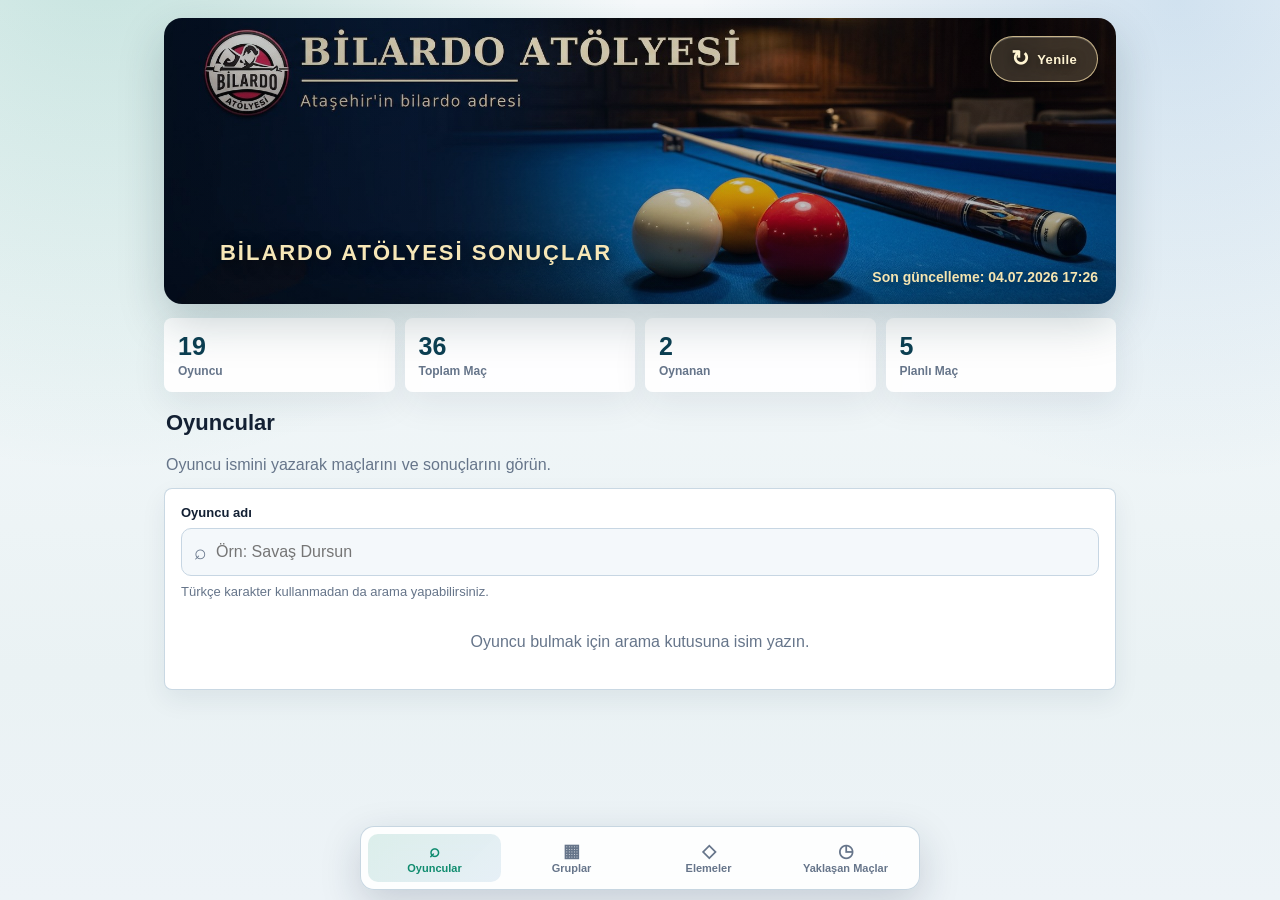
==== commit dc6ee005: "Yayin guncelle: 2026 3 Bant Ligi" ====
--- a/index.html
+++ b/index.html
@@ -8,12 +8,12 @@
   <meta name="apple-mobile-web-app-status-bar-style" content="default">
   <meta name="description" content="Bilardo Atölyesi 3 Bant turnuva canlı sonuçları, grup puanları, maç fikstürü ve eleme chartı">
   <title>Bilardo Atölyesi Sonuçlar</title>
-  <link rel="manifest" href="manifest.webmanifest?v=20260703161817">
-  <link rel="icon" href="favicon.ico?v=20260703161817" sizes="any">
-  <link rel="icon" type="image/png" href="assets/favicon.png?v=20260703161817">
-  <link rel="apple-touch-icon" href="assets/apple-touch-icon.png?v=20260703161817">
-  <link rel="preload" as="image" href="assets/bilardo-atolyesi-header-blue.png?v=20260703161817">
-  <link rel="stylesheet" href="style.css?v=20260703161817">
+  <link rel="manifest" href="manifest.webmanifest?v=20260704172639">
+  <link rel="icon" href="favicon.ico?v=20260704172639" sizes="any">
+  <link rel="icon" type="image/png" href="assets/favicon.png?v=20260704172639">
+  <link rel="apple-touch-icon" href="assets/apple-touch-icon.png?v=20260704172639">
+  <link rel="preload" as="image" href="assets/bilardo-atolyesi-header-atolye.jpg?v=20260704172639">
+  <link rel="stylesheet" href="style.css?v=20260704172639">
 </head>
 <body>
   <div class="app-shell">
@@ -188,7 +188,7 @@
   </div>
 
   <div id="toast" class="toast" role="status" aria-live="polite"></div>
-  <script src="data/turnuva.js?v=20260703161817"></script>
-  <script src="app.js?v=20260703161817"></script>
+  <script src="data/turnuva.js?v=20260704172639"></script>
+  <script src="app.js?v=20260704172639"></script>
 </body>
 </html>
--- a/style.css
+++ b/style.css
@@ -1068,7 +1068,7 @@
   background-image:
     linear-gradient(90deg, rgba(3, 12, 22, .18) 0%, rgba(5, 18, 32, .06) 38%, rgba(5, 16, 30, .18) 100%),
     linear-gradient(180deg, rgba(4, 12, 22, .08), rgba(4, 12, 22, .20)),
-    url("assets/bilardo-atolyesi-header-blue.png?v=20260703161817");
+    url("assets/bilardo-atolyesi-header-atolye.jpg?v=20260704172639");
   background-size: cover;
   background-position: center;
   position: relative;
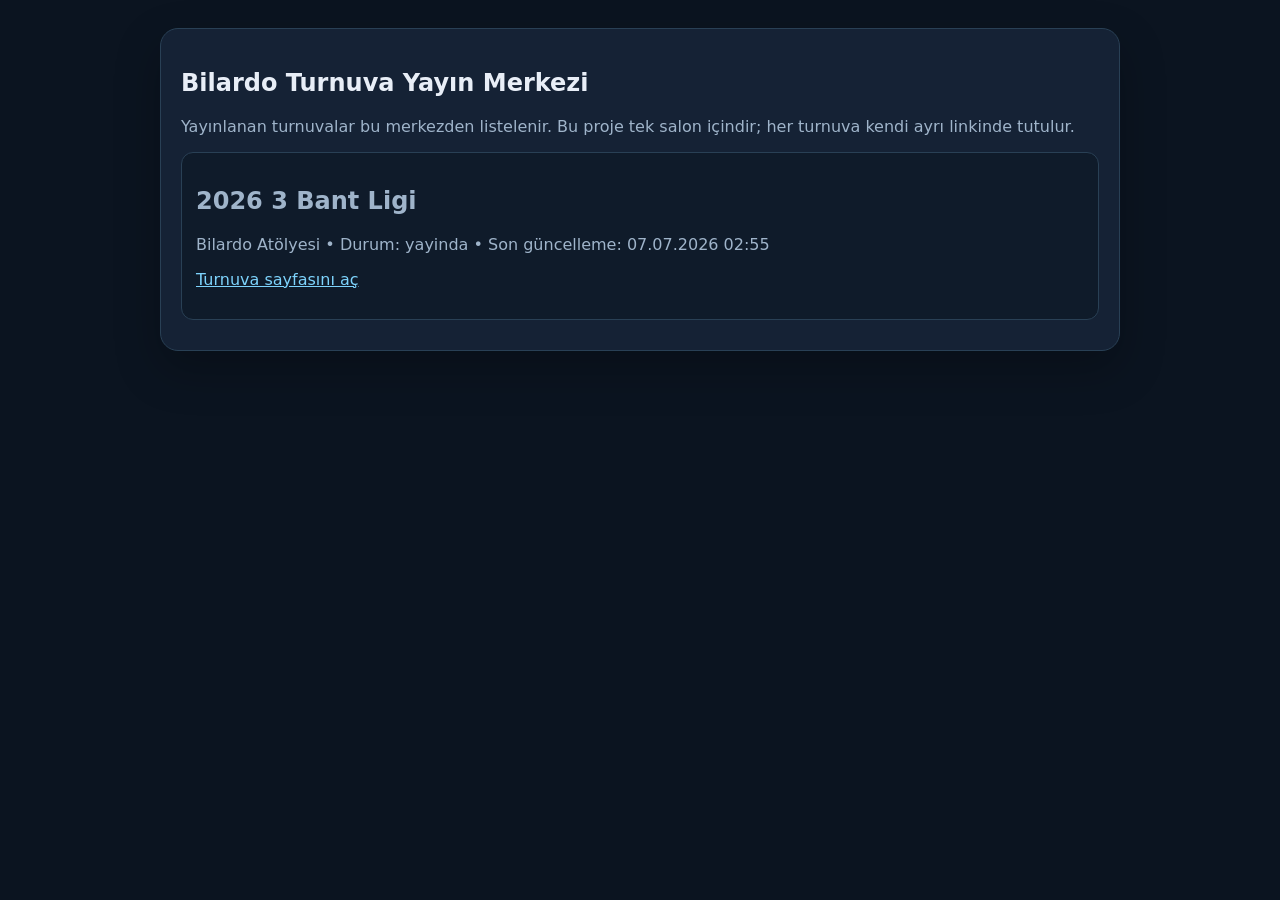
==== commit 0ace0254: "Yayin guncelle: 2026 3 Bant Ligi 20260707025521503437" ====
--- a/index.html
+++ b/index.html
@@ -2,193 +2,39 @@
 <html lang="tr">
 <head>
   <meta charset="utf-8">
-  <meta name="viewport" content="width=device-width, initial-scale=1, viewport-fit=cover">
-  <meta name="theme-color" content="#07192a">
-  <meta name="apple-mobile-web-app-capable" content="yes">
-  <meta name="apple-mobile-web-app-status-bar-style" content="default">
-  <meta name="description" content="Bilardo Atölyesi 3 Bant turnuva canlı sonuçları, grup puanları, maç fikstürü ve eleme chartı">
-  <title>Bilardo Atölyesi Sonuçlar</title>
-  <link rel="manifest" href="manifest.webmanifest?v=20260704172639">
-  <link rel="icon" href="favicon.ico?v=20260704172639" sizes="any">
-  <link rel="icon" type="image/png" href="assets/favicon.png?v=20260704172639">
-  <link rel="apple-touch-icon" href="assets/apple-touch-icon.png?v=20260704172639">
-  <link rel="preload" as="image" href="assets/bilardo-atolyesi-header-atolye.jpg?v=20260704172639">
-  <link rel="stylesheet" href="style.css?v=20260704172639">
+  <meta name="viewport" content="width=device-width, initial-scale=1">
+  <title>Bilardo Turnuva Yayın Merkezi</title>
+  <style>
+    body{margin:0;background:#0b1420;color:#e8eef7;font-family:system-ui,-apple-system,Segoe UI,sans-serif}
+    main{max-width:960px;margin:0 auto;padding:28px 16px 48px}
+    .card{background:#152235;border:1px solid #294055;border-radius:18px;padding:20px;box-shadow:0 18px 45px rgba(0,0,0,.25)}
+    a{color:#7dd3fc}.item{border:1px solid #294055;background:#0f1b2a;border-radius:12px;padding:14px;margin:10px 0}
+    .muted{color:#9fb4ca}button{border:0;border-radius:10px;background:#1b8f6a;color:white;font-weight:800;padding:10px 14px;cursor:pointer}
+  </style>
 </head>
 <body>
-  <div class="app-shell">
-    <header class="app-header hero-header" aria-label="Bilardo Atölyesi sonuçlar üst alanı">
-      <div class="hero-topbar">
-        <div class="hero-spacer" aria-hidden="true"></div>
-        <button id="refreshBtn" class="icon-btn hero-refresh-btn" type="button" aria-label="Yenile"><span class="refresh-symbol" aria-hidden="true">↻</span><span class="refresh-label">Yenile</span></button>
-      </div>
-
-      <div class="hero-live-title" aria-hidden="true">Bilardo Atölyesi Sonuçlar</div>
-
-      <div class="hero-footer-text" aria-label="Son güncelleme bilgisi">
-        <span id="tournamentTitle" class="sr-only">Turnuva Sonuçları</span>
-        <p id="tournamentMeta" class="hero-update-text">Son güncelleme yükleniyor...</p>
-      </div>
-    </header>
-
-    <section id="summaryCards" class="summary-strip" aria-label="Turnuva özeti"></section>
-
-    <main class="content-area">
-      <section id="tab-arama" class="screen active" aria-label="Oyuncular">
-        <div class="screen-title">
-          <div>
-            <h2>Oyuncular</h2>
-            <p>Oyuncu ismini yazarak maçlarını ve sonuçlarını görün.</p>
-          </div>
-        </div>
-
-        <article class="search-card">
-          <label for="playerSearch">Oyuncu adı</label>
-          <div class="search-input-wrap">
-            <span>⌕</span>
-            <input id="playerSearch" type="search" autocomplete="off" placeholder="Örn: Savaş Dursun">
-          </div>
-          <p class="hint">Türkçe karakter kullanmadan da arama yapabilirsiniz.</p>
-          <div id="searchResults" class="search-results"></div>
-        </article>
-        <div id="playerDetail"></div>
-      </section>
-
-      <section id="tab-grup" class="screen" aria-label="Grup maçları">
-        <div class="screen-title">
-          <div>
-            <h2>Gruplar</h2>
-            <p>1. Tur, 2. Tur, Final ve Klasman grupları ayrı ayrı yayınlanır.</p>
-          </div>
-        </div>
-
-        <nav id="groupRoundTabs" class="round-tabs" aria-label="Grup turları"></nav>
-        <div id="groupRoundSummary"></div>
-
-        <nav class="sub-tabs group-content-tabs" aria-label="Grup içeriği">
-          <button class="sub-tab active" data-group-subtab="puan" type="button">Grup Puanları</button>
-          <button class="sub-tab" data-group-subtab="maclar" type="button">Maç Sonuçları</button>
-          <button class="sub-tab" data-group-subtab="cikanlar" type="button">Tur Sonucu</button>
-        </nav>
-
-        <section id="groupPuanPanel" class="sub-panel active">
-          <div class="filter-card standings-filter-card">
-            <label for="standingsFilter">Grup puan durumu filtresi</label>
-            <select id="standingsFilter" aria-label="Grup puan durumu filtresi">
-              <option value="all">Tüm gruplar</option>
-            </select>
-          </div>
-          <div id="groupStandings"></div>
-        </section>
-
-        <section id="groupMatchesPanel" class="sub-panel">
-          <div class="filter-card">
-            <label for="groupCompletedFilter">Maç sonuçları filtresi</label>
-            <select id="groupCompletedFilter" aria-label="Grup filtresi">
-              <option value="all">Tüm gruplar</option>
-            </select>
-          </div>
-          <div id="groupMatchList"></div>
-        </section>
-
-        <section id="groupPromotedPanel" class="sub-panel">
-          <div class="filter-card turn-result-filter-card">
-            <label for="turnResultRoundFilter">Tur sonucu filtresi</label>
-            <select id="turnResultRoundFilter" aria-label="Tur sonucu filtresi">
-              <option value="">Aktif tur</option>
-            </select>
-            <div id="turnResultFilterHint" class="turn-result-filter-hint"></div>
-          </div>
-          <div id="groupPromotedList"></div>
-        </section>
-      </section>
-
-      <section id="tab-eleme" class="screen" aria-label="Elemeler">
-        <div class="screen-title action-title">
-          <div>
-            <h2>Elemeler</h2>
-            <p>Eleme fikstürü, maç sonuçları ve chart akışı.</p>
-          </div>
-          <button id="showChartBtn" class="primary-action" type="button">Chart Göster</button>
-        </div>
-
-        <div id="eliminationSummary"></div>
-
-        <div class="filter-grid elimination-filters">
-          <div class="filter-card">
-            <label for="eliminationStatusFilter">Maç filtresi</label>
-            <select id="eliminationStatusFilter" aria-label="Eleme maç durumu filtresi">
-              <option value="all">Tüm maçlar</option>
-              <option value="waiting">Bekleyen maçlar</option>
-              <option value="completed">Sonuçlanan maçlar</option>
-            </select>
-          </div>
-          <div class="filter-card">
-            <label for="eliminationRoundFilter">Tur filtresi</label>
-            <select id="eliminationRoundFilter" aria-label="Eleme tur filtresi">
-              <option value="all">Tüm turlar</option>
-            </select>
-          </div>
-        </div>
-        <div id="eliminationList"></div>
-      </section>
-
-      <section id="tab-yaklasan" class="screen" aria-label="Yaklaşan maçlar">
-        <div class="screen-title">
-          <div>
-            <h2>Yaklaşan Maçlar</h2>
-            <p id="upcomingSubtitle">Bugün ve yarın için planlanan, sonucu bekleyen maçlar listelenir.</p>
-          </div>
-        </div>
-        <div id="upcomingMatches"></div>
-      </section>
-    </main>
-  </div>
-
-  <nav class="bottom-nav" aria-label="Ana sekmeler">
-    <button class="nav-item active" data-tab="arama" type="button">
-      <span class="nav-icon">⌕</span>
-      <span>Oyuncular</span>
-    </button>
-    <button class="nav-item" data-tab="grup" type="button">
-      <span class="nav-icon">▦</span>
-      <span>Gruplar</span>
-    </button>
-    <button class="nav-item" data-tab="eleme" type="button">
-      <span class="nav-icon">◇</span>
-      <span>Elemeler</span>
-    </button>
-    <button class="nav-item" data-tab="yaklasan" type="button">
-      <span class="nav-icon">◷</span>
-      <span>Yaklaşan Maçlar</span>
-    </button>
-  </nav>
-
-
-  <div id="chartOverlay" class="chart-overlay" aria-hidden="true">
-    <div class="chart-modal" role="dialog" aria-modal="true" aria-labelledby="chartTitle">
-      <div class="chart-toolbar">
-        <div>
-          <h2 id="chartTitle">Eleme Chartı</h2>
-          <p id="chartSubtitle" class="muted">Güncel chart görünümü</p>
-        </div>
-        <div class="chart-actions" aria-label="Chart işlemleri">
-          <button id="chartZoomOut" type="button">−</button>
-          <button id="chartZoomIn" type="button">+</button>
-          <button id="chartFit" type="button">Sığdır</button>
-          <button id="chartFullscreen" type="button">Ekranı Kapla</button>
-          <button id="chartRotate" type="button">Döndür</button>
-          <button id="chartClose" class="danger-action" type="button" aria-label="Chartı kapat">X</button>
-        </div>
-      </div>
-      <div id="chartViewport" class="chart-viewport">
-        <div id="chartCanvas" class="chart-canvas"></div>
-      </div>
-    </div>
-  </div>
-
-  <div id="toast" class="toast" role="status" aria-live="polite"></div>
-  <script src="data/turnuva.js?v=20260704172639"></script>
-  <script src="app.js?v=20260704172639"></script>
+<main>
+  <section class="card">
+    <h1>Bilardo Turnuva Yayın Merkezi</h1>
+    <p class="muted">Yayınlanan turnuvalar bu merkezden listelenir. Bu proje tek salon içindir; her turnuva kendi ayrı linkinde tutulur.</p>
+    <div id="liste" class="muted">Yayın listesi yükleniyor...</div>
+  </section>
+</main>
+<script>
+fetch('yayinlar.json?v=' + Date.now(), {cache:'no-store'})
+  .then(r => r.ok ? r.json() : Promise.reject())
+  .then(data => {
+    const list = Array.isArray(data.yayinlar) ? data.yayinlar : [];
+    document.getElementById('liste').innerHTML = list.length ? list.map(x => `
+      <div class="item">
+        <h2>${escapeHtml(x.turnuva_adi || 'Turnuva')}</h2>
+        <div class="muted">${escapeHtml(x.salon_adi || '')} • Durum: ${escapeHtml(x.yayin_durumu || 'yayinda')} • Son güncelleme: ${escapeHtml(x.son_guncelleme || '—')}</div>
+        <p><a href="${escapeAttr(x.relative_path || '')}/">Turnuva sayfasını aç</a></p>
+      </div>`).join('') : 'Henüz yayınlanmış turnuva yok.';
+  })
+  .catch(() => { document.getElementById('liste').textContent = 'Yayın listesi okunamadı.'; });
+function escapeHtml(v){return String(v??'').replaceAll('&','&amp;').replaceAll('<','&lt;').replaceAll('>','&gt;').replaceAll('"','&quot;').replaceAll("'",'&#039;')}
+function escapeAttr(v){return escapeHtml(v).replaceAll('`','')}
+</script>
 </body>
 </html>
